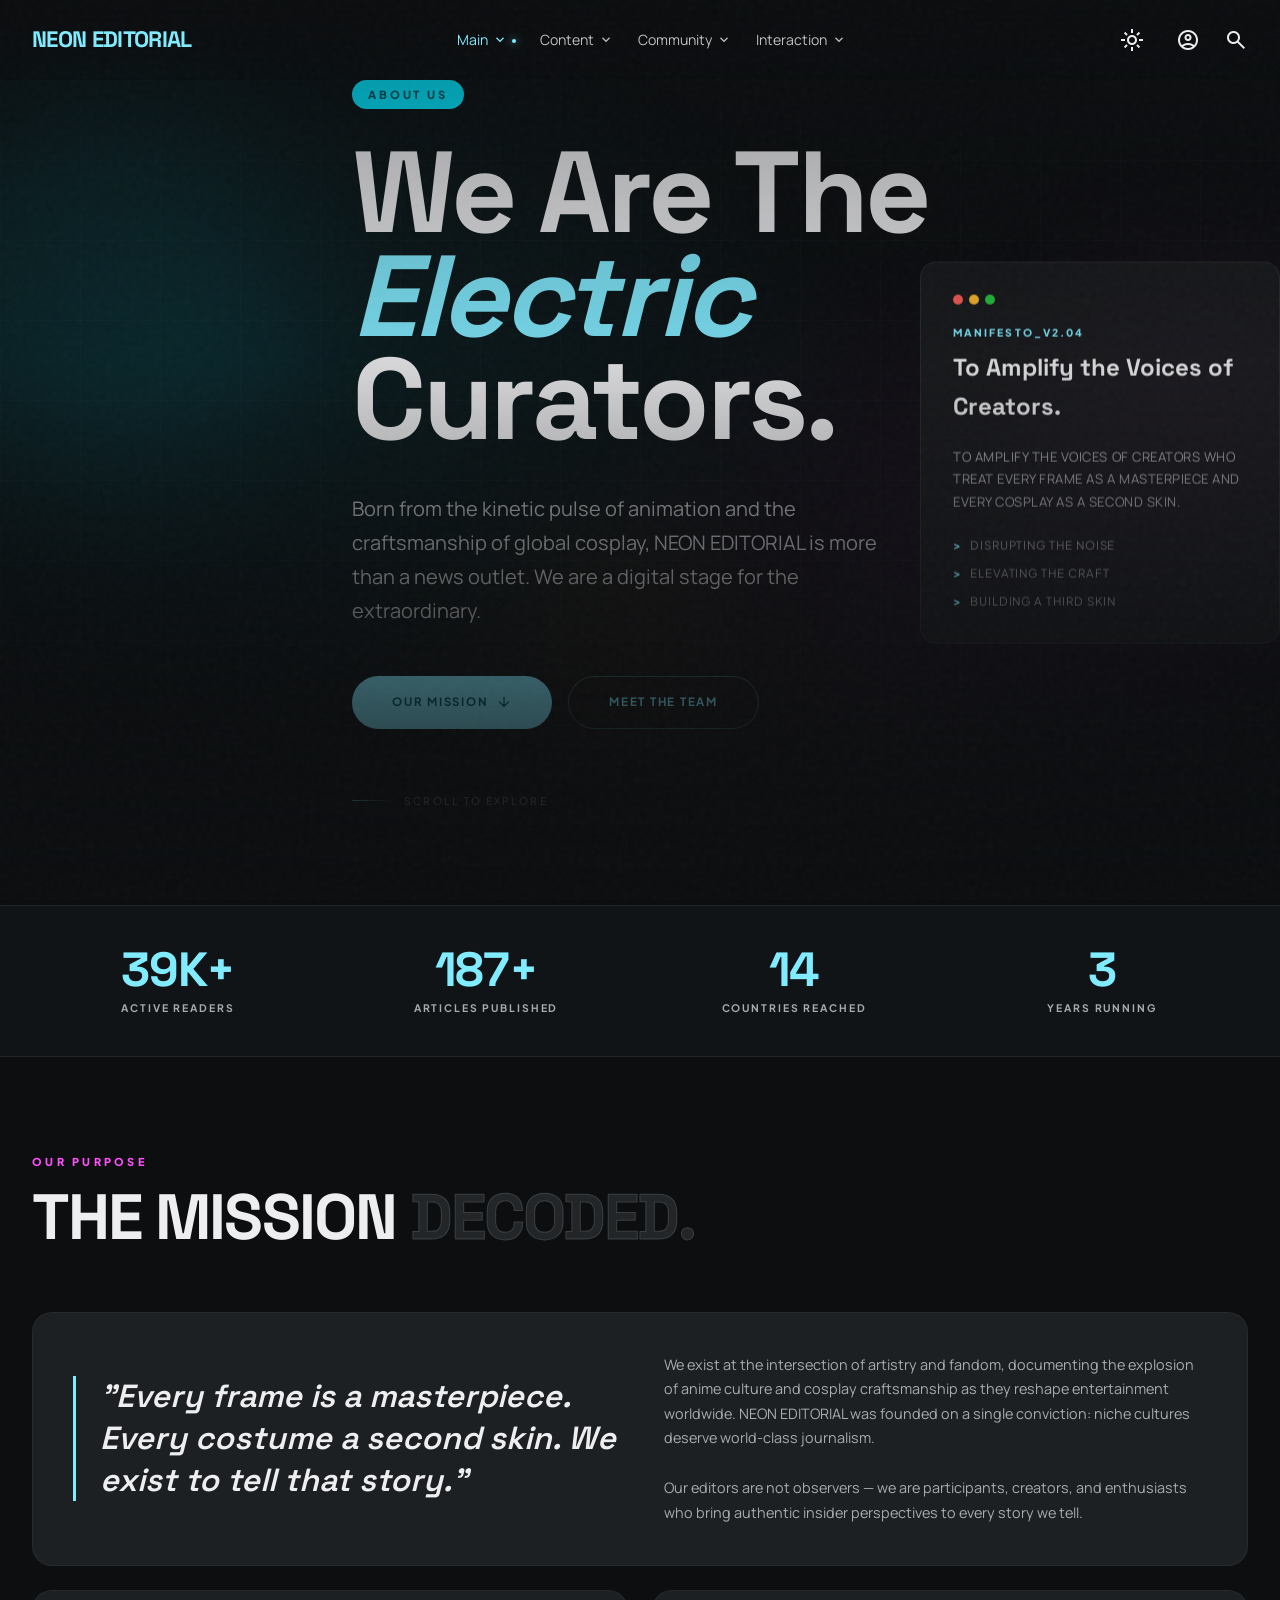
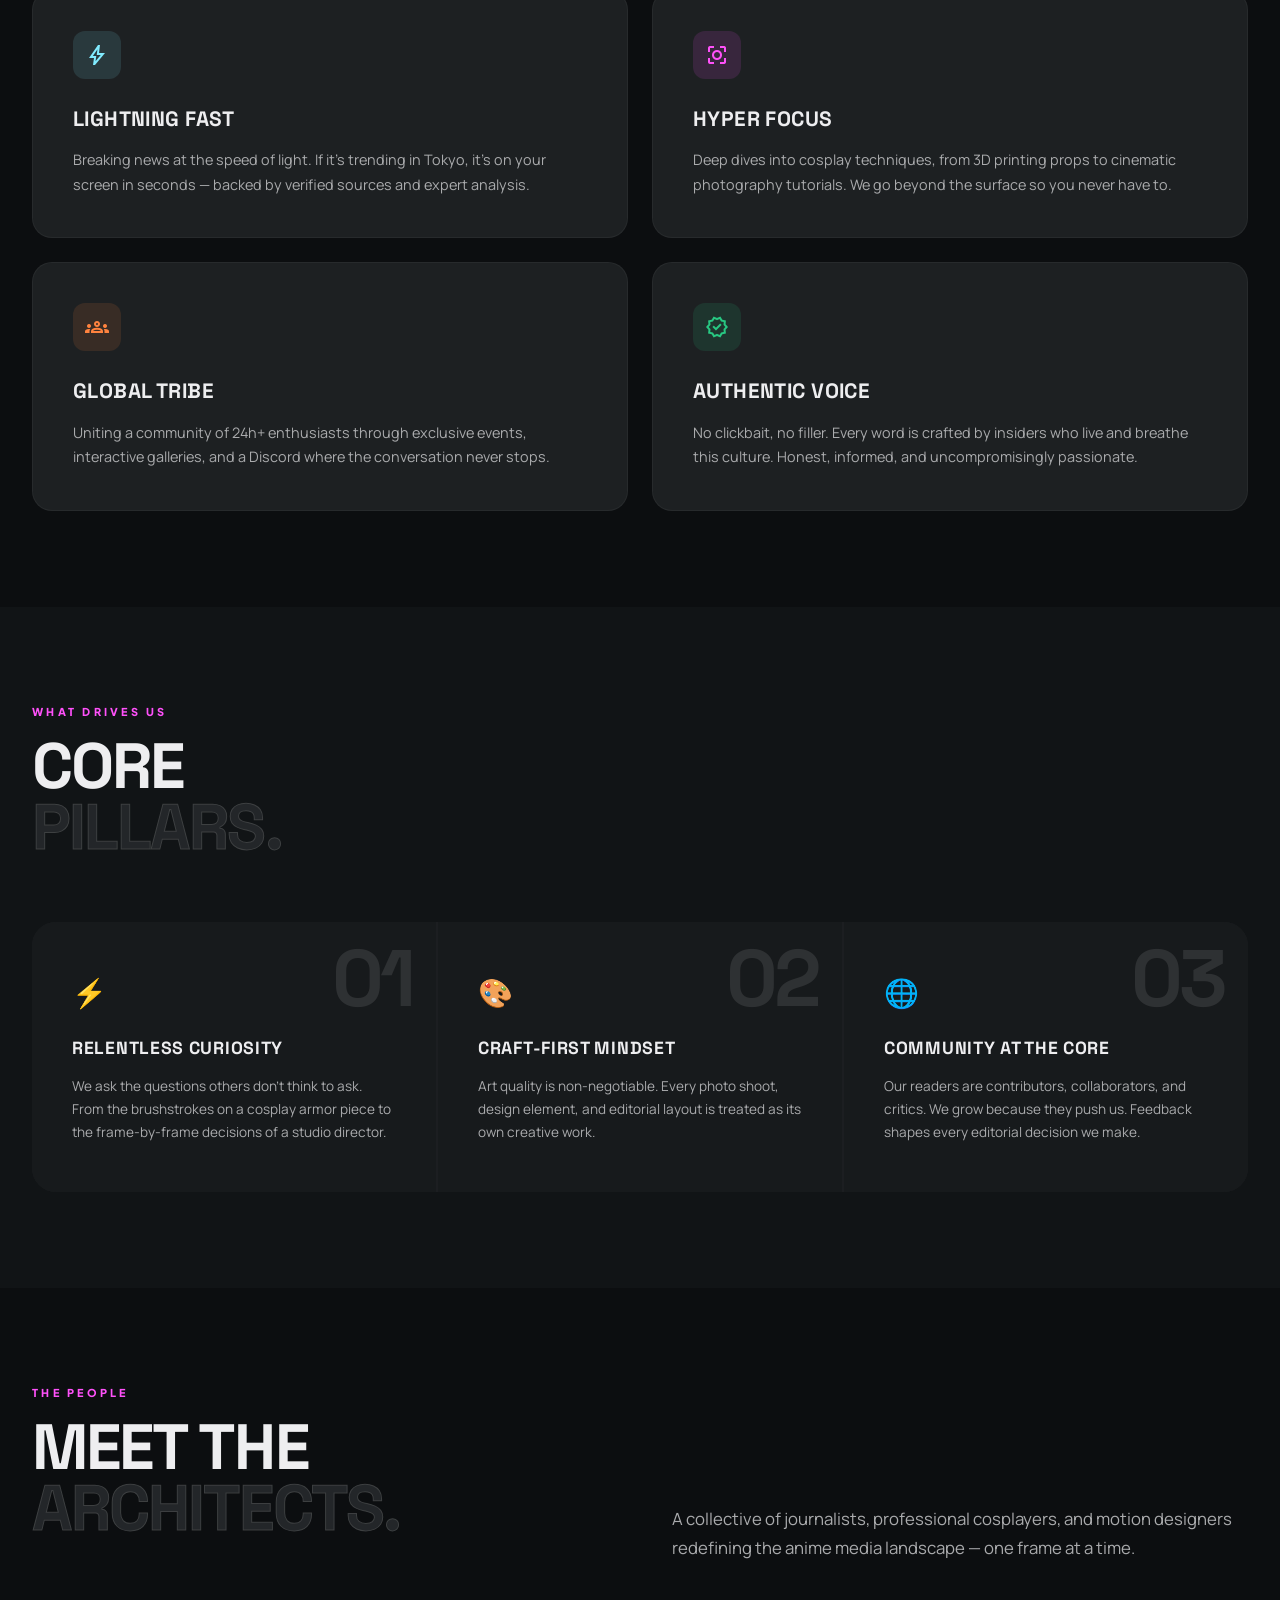
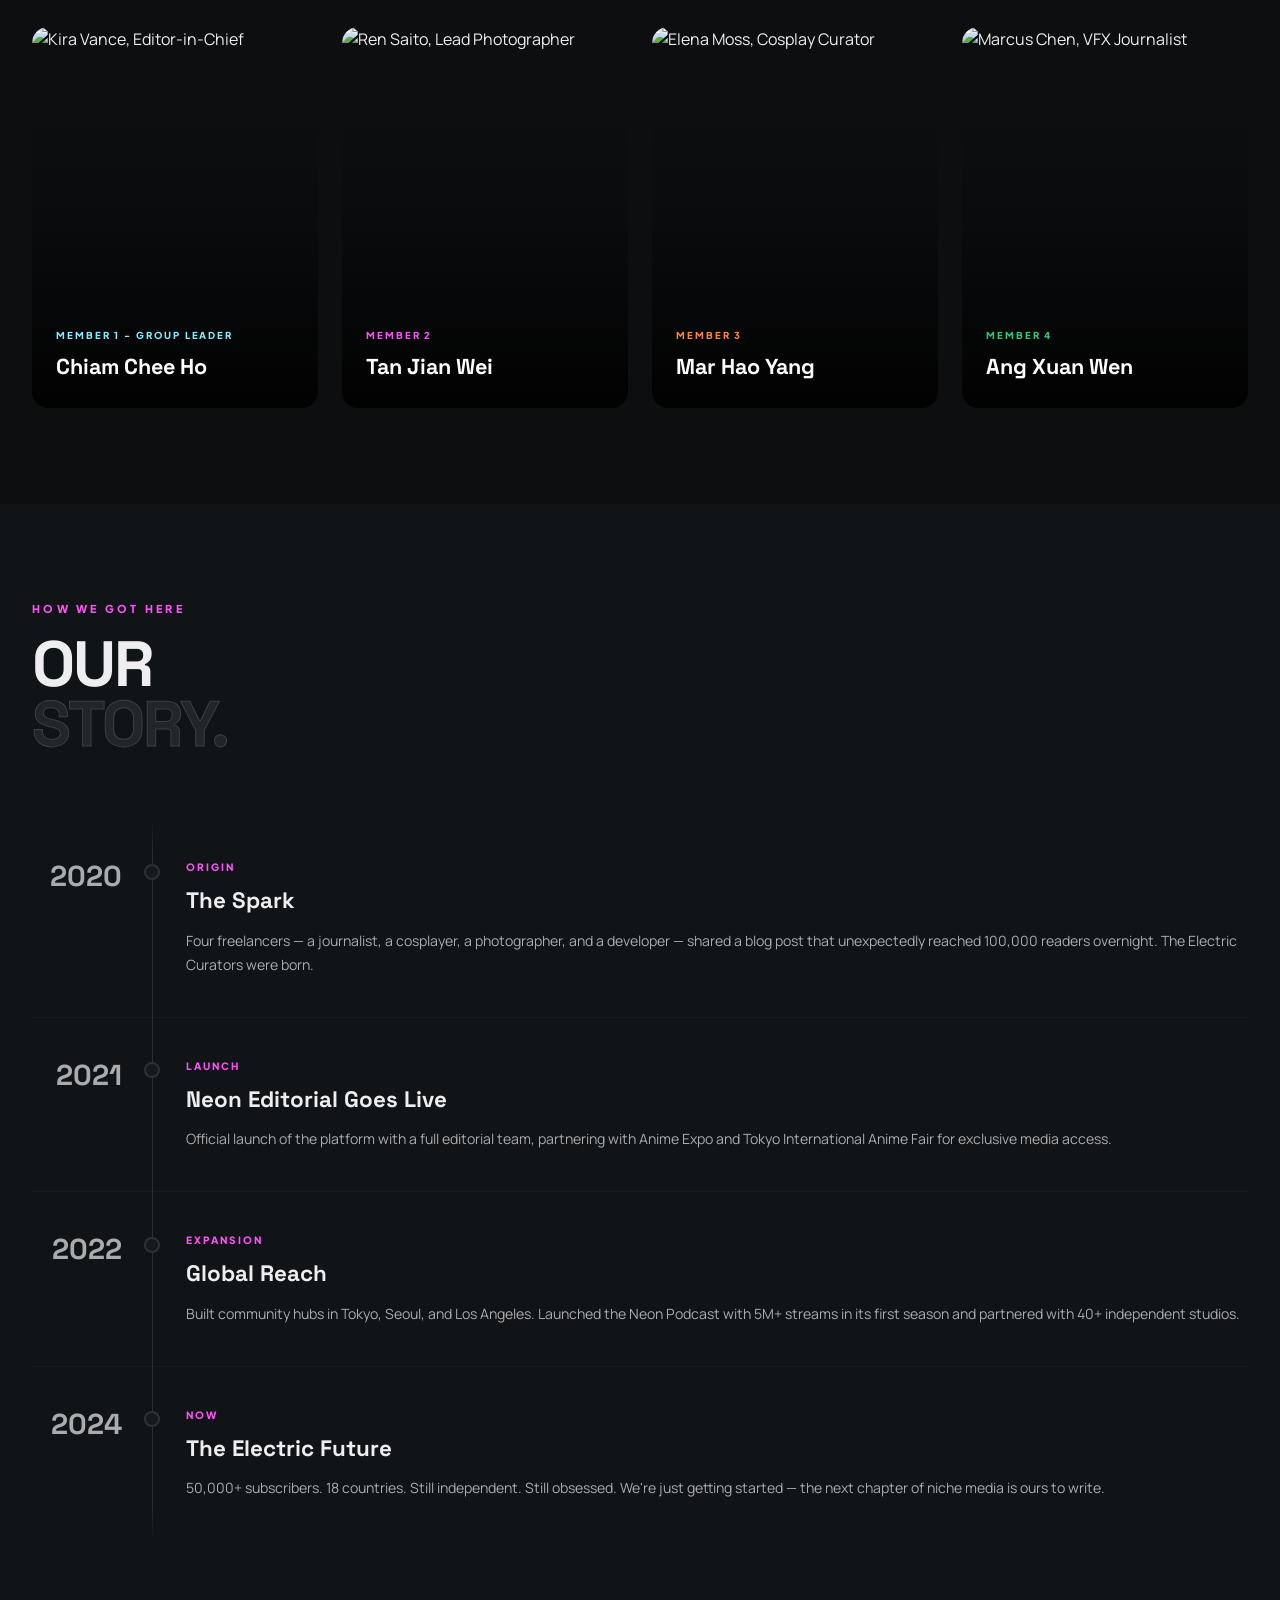
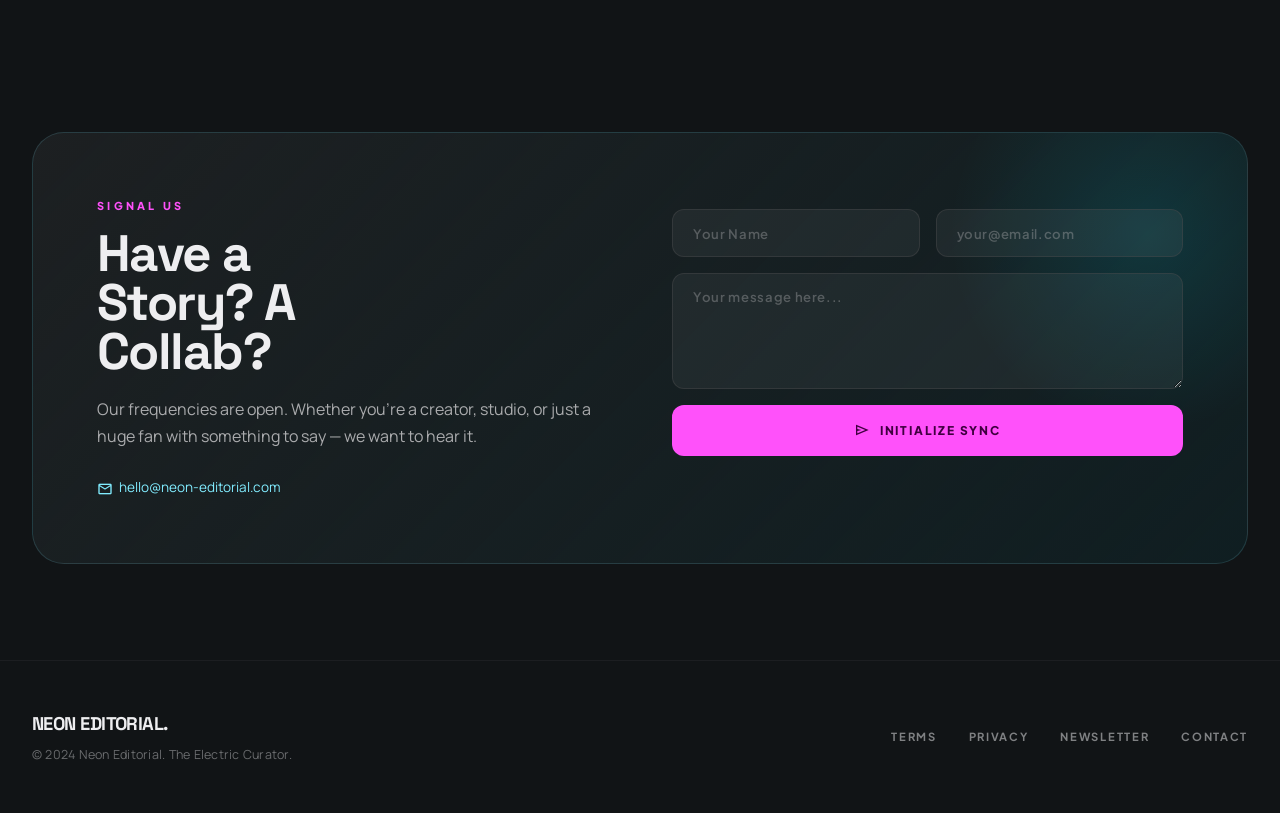
==== about.html @ bb86d71d "Add files via upload" ====
<!DOCTYPE html>
<html lang="en">
<head>
  <meta charset="UTF-8" />
  <meta name="viewport" content="width=device-width, initial-scale=1.0" />
  <meta name="description" content="About Neon Editorial — The Electric Curator. Learn about our mission, our team of architects, and the manifesto driving the next generation of anime & cosplay media." />
  <title>About | Neon Editorial — The Electric Curator</title>

  <!-- Google Fonts -->
  <link rel="preconnect" href="https://fonts.googleapis.com" />
  <link rel="preconnect" href="https://fonts.gstatic.com" crossorigin />
  <link href="https://fonts.googleapis.com/css2?family=Space+Grotesk:wght@300;400;500;600;700&family=Manrope:wght@300;400;500;600;700;800&family=Plus+Jakarta+Sans:wght@400;500;600;700&display=swap" rel="stylesheet" />
  <!-- Material Symbols -->
  <link href="https://fonts.googleapis.com/css2?family=Material+Symbols+Outlined:opsz,wght,FILL,GRAD@24,400,0,0" rel="stylesheet" />

  <style>
    /* =============================================
       CSS CUSTOM PROPERTIES — Design Tokens
    ============================================= */
    :root {
      --color-primary:           #81ecff;
      --color-primary-dim:       #00d4ec;
      --color-primary-container: #00e3fd;
      --color-on-primary:        #005762;

      --color-secondary:         #ff51fa;
      --color-secondary-dim:     #ff51fa;
      --color-secondary-container: #a900a9;
      --color-on-secondary:      #400040;

      --color-tertiary:          #ff833f;
      --color-tertiary-dim:      #ff7520;
      --color-tertiary-fixed:    #ff955e;
      --color-on-tertiary:       #481900;

      --color-surface:                  #0c0e10;
      --color-surface-dim:              #0c0e10;
      --color-surface-bright:           #292c2f;
      --color-surface-container-lowest: #000000;
      --color-surface-container-low:    #111416;
      --color-surface-container:        #171a1c;
      --color-surface-container-high:   #1d2022;
      --color-surface-container-highest:#232629;
      --color-surface-variant:          #232629;

      --color-on-surface:         #eeeef0;
      --color-on-surface-variant: #aaabad;
      --color-on-background:      #eeeef0;
      --color-background:         #0c0e10;

      --color-outline:            #747578;
      --color-outline-variant:    #46484a;

      --font-headline: 'Space Grotesk', sans-serif;
      --font-body:     'Manrope', sans-serif;
      --font-label:    'Plus Jakarta Sans', sans-serif;

      --nav-height: 80px;
    }

    /* Light Mode Overrides */
    :root.light-mode {
      --color-primary:           #00606f;
      --color-primary-dim:       #004e5b;
      --color-primary-container: #81ecff;
      --color-on-primary:        #ffffff;

      --color-secondary:         #c218bb;
      --color-secondary-container: #ffdfef;
      --color-on-secondary:      #ffffff;

      --color-surface:                  #f8fafc;
      --color-surface-dim:              #f1f5f9;
      --color-surface-bright:           #ffffff;
      --color-surface-container-lowest: #ffffff;
      --color-surface-container-low:    #f1f5f9;
      --color-surface-container:        #e2e8f0;
      --color-surface-container-high:   #d1d5db;
      --color-surface-container-highest:#94a3b8;
      --color-surface-variant:          #cbd5e1;

      --color-on-surface:         #0f172a;
      --color-on-surface-variant: #475569;
      --color-on-background:      #0f172a;
      --color-background:         #f8fafc;

      --color-outline:            #94a3b8;
      --color-outline-variant:    #cbd5e1;
    }

    /* Transition for theme switching */
    body {
      transition: background-color 0.35s ease, color 0.35s ease;
    }

    /* =============================================
       RESET & BASE
    ============================================= */
    *, *::before, *::after { box-sizing: border-box; margin: 0; padding: 0; }

    html { scroll-behavior: smooth; }

    body {
      font-family: var(--font-body);
      background-color: var(--color-surface);
      color: var(--color-on-surface);
      line-height: 1.6;
      overflow-x: hidden;
    }

    img { display: block; max-width: 100%; }
    a  { text-decoration: none; color: inherit; }
    button { cursor: pointer; border: none; background: none; font-family: inherit; }

    /* Material symbols sizing */
    .material-symbols-outlined {
      font-variation-settings: 'FILL' 0, 'wght' 400, 'GRAD' 0, 'opsz' 24;
      vertical-align: middle;
      line-height: 1;
    }

    /* =============================================
       UTILITIES
    ============================================= */
    .container {
      max-width: 1400px;
      margin-inline: auto;
      padding-inline: 2rem;
    }

    @media (max-width: 480px) {
      .container { padding-inline: 1.25rem; }
    }

    .visually-hidden {
      position: absolute; width: 1px; height: 1px;
      padding: 0; margin: -1px; overflow: hidden;
      clip: rect(0,0,0,0); white-space: nowrap; border: 0;
    }

    /* =============================================
       NOISE OVERLAY (subtle texture)
    ============================================= */
    body::before {
      content: '';
      position: fixed;
      inset: 0;
      background-image: url("data:image/svg+xml,%3Csvg viewBox='0 0 200 200' xmlns='http://www.w3.org/2000/svg'%3E%3Cfilter id='n'%3E%3CfeTurbulence type='fractalNoise' baseFrequency='0.75' numOctaves='4' stitchTiles='stitch'/%3E%3C/filter%3E%3Crect width='100%25' height='100%25' filter='url(%23n)' opacity='1'/%3E%3C/svg%3E");
      opacity: 0.028;
      pointer-events: none;
      z-index: 9999;
    }

    /* =============================================
       NAVIGATION
    ============================================= */
    .nav {
      position: fixed;
      top: 0; left: 0; right: 0;
      height: var(--nav-height);
      z-index: 1000;
      background: linear-gradient(to bottom, rgba(12,14,16,0.85), rgba(12,14,16,0));
      backdrop-filter: blur(20px);
      -webkit-backdrop-filter: blur(20px);
      border-bottom: 1px solid transparent;
      transition: background 0.3s, border-color 0.3s;
    }
    .nav.scrolled {
      background: rgba(12,14,16,0.97);
      border-color: rgba(70,72,74,0.3);
    }
    .nav__inner {
      display: flex;
      align-items: center;
      justify-content: space-between;
      height: 100%;
      max-width: 1400px;
      margin-inline: auto;
      padding-inline: 2rem;
    }
    .nav__logo {
      font-family: var(--font-headline);
      font-size: 1.4rem;
      font-weight: 700;
      letter-spacing: -0.03em;
      color: var(--color-primary);
    }

    /* Desktop nav groups */
    .nav__groups {
      display: flex;
      align-items: center;
      gap: 1.5rem;
      list-style: none;
    }
    .nav__group { position: relative; }
    .nav__group-btn {
      display: flex;
      align-items: center;
      gap: 4px;
      font-family: var(--font-body);
      font-size: 0.88rem;
      color: rgba(238,238,240,0.8);
      padding: 1rem 0;
      transition: color 0.25s;
    }
    .nav__group-btn:hover,
    .nav__group-btn.active { color: var(--color-primary); }
    .nav__group-btn.active-dot::after {
      content: '';
      display: block;
      width: 4px; height: 4px;
      border-radius: 50%;
      background: var(--color-primary);
      box-shadow: 0 0 8px var(--color-primary);
      margin: 3px auto 0;
    }

    /* Dropdown */
    .nav__dropdown {
      position: absolute;
      top: 100%; left: 0;
      min-width: 180px;
      background: var(--color-surface-container-high);
      border: 1px solid rgba(70,72,74,0.2);
      border-radius: 0.75rem;
      padding: 0.5rem 0;
      box-shadow: 0 20px 40px rgba(0,0,0,0.4);
      backdrop-filter: blur(16px);
      opacity: 0;
      transform: translateY(8px);
      pointer-events: none;
      transition: opacity 0.25s, transform 0.25s;
    }
    .nav__group:hover .nav__dropdown,
    .nav__group:focus-within .nav__dropdown {
      opacity: 1;
      transform: translateY(0);
      pointer-events: auto;
    }
    .nav__dropdown a {
      display: block;
      padding: 0.75rem 1.5rem;
      font-size: 0.85rem;
      color: rgba(238,238,240,0.8);
      transition: color 0.2s, background 0.2s;
    }
    .nav__dropdown a:hover     { color: var(--color-primary); background: rgba(129,236,255,0.06); }
    .nav__dropdown a.dd-active { color: var(--color-primary); background: rgba(129,236,255,0.05); font-weight: 700; }

    .nav__search {
      color: var(--color-on-surface);
      display: flex;
      align-items: center;
      transition: transform 0.2s;
    }
    .nav__search:hover  { transform: scale(1.1); }
    .nav__search:active { transform: scale(0.92); }

    .nav__actions {
      display: flex;
      align-items: center;
      gap: 1rem;
    }

    .nav__btn {
      color: var(--color-on-surface);
      display: flex;
      align-items: center;
      padding: 0.5rem;
      border-radius: 50%;
      transition: background 0.2s, transform 0.2s;
    }
    .nav__btn:hover { background: rgba(129,236,255,0.1); transform: scale(1.1); }
    .nav__btn:active { transform: scale(0.95); }

    /* Welcome Banner */
    #welcome-banner {
      display: none;
      font-family: var(--font-label);
      font-size: 0.75rem;
      font-weight: 700;
      letter-spacing: 0.1em;
      text-transform: uppercase;
      color: var(--color-primary);
      margin-right: 1rem;
    }

    /* Settings Panel */
    .settings-panel {
      position: fixed;
      top: calc(var(--nav-height) + 12px);
      right: 2rem;
      width: 280px;
      background: var(--color-surface-container-high);
      border: 1px solid var(--color-outline-variant);
      border-radius: 1rem;
      padding: 1.5rem;
      box-shadow: 0 20px 40px rgba(0,0,0,0.5);
      z-index: 1100;
      opacity: 0;
      transform: translateY(-20px) scale(0.95);
      pointer-events: none;
      transition: all 0.3s cubic-bezier(0.16, 1, 0.3, 1);
      backdrop-filter: blur(20px);
    }
    .settings-panel.open {
      opacity: 1;
      transform: translateY(0) scale(1);
      pointer-events: auto;
    }
    .settings-panel h3 {
      font-family: var(--font-headline);
      font-size: 1.1rem;
      margin-bottom: 1rem;
      color: var(--color-primary);
    }
    .settings-input {
      width: 100%;
      background: var(--color-surface-container-low);
      border: 1px solid var(--color-outline-variant);
      border-radius: 0.5rem;
      padding: 0.75rem;
      color: var(--color-on-surface);
      font-family: var(--font-body);
      margin-bottom: 1.25rem;
    }
    .settings-save {
      width: 100%;
      background: var(--color-primary);
      color: var(--color-on-primary);
      padding: 0.75rem;
      border-radius: 999px;
      font-weight: 700;
      font-size: 0.7rem;
      text-transform: uppercase;
      letter-spacing: 0.1em;
    }

    /* Hamburger */
    .nav__hamburger {
      display: none;
      flex-direction: column;
      gap: 5px;
      width: 28px;
      cursor: pointer;
      padding: 4px;
    }
    .nav__hamburger span {
      display: block; height: 2px;
      background: var(--color-on-surface);
      border-radius: 2px;
      transition: transform 0.35s, opacity 0.25s, width 0.25s;
    }
    .nav__hamburger.open span:nth-child(1) { transform: translateY(7px) rotate(45deg); }
    .nav__hamburger.open span:nth-child(2) { opacity: 0; width: 0; }
    .nav__hamburger.open span:nth-child(3) { transform: translateY(-7px) rotate(-45deg); }

    /* Mobile drawer */
    .nav__drawer {
      position: fixed;
      top: var(--nav-height); left: 0; right: 0;
      background: rgba(12,14,16,0.97);
      backdrop-filter: blur(24px);
      border-bottom: 1px solid rgba(70,72,74,0.3);
      padding: 1.5rem 2rem 2rem;
      display: flex;
      flex-direction: column;
      gap: 0.25rem;
      transform: translateY(-110%);
      transition: transform 0.4s cubic-bezier(0.16,1,0.3,1);
      z-index: 999;
    }
    .nav__drawer.open { transform: translateY(0); }
    .nav__drawer a {
      font-family: var(--font-label);
      font-size: 0.95rem;
      font-weight: 600;
      letter-spacing: 0.05em;
      text-transform: uppercase;
      color: rgba(238,238,240,0.75);
      padding: 0.65rem 0;
      border-bottom: 1px solid rgba(70,72,74,0.2);
      transition: color 0.2s;
    }
    .nav__drawer a:last-child { border-bottom: none; }
    .nav__drawer a:hover { color: var(--color-primary); }

    @media (max-width: 768px) {
      .nav__groups    { display: none; }
      .nav__hamburger { display: flex; }
    }

    /* =============================================
       HERO — ABOUT
    ============================================= */
    .hero {
      position: relative;
      min-height: 100vh;
      display: flex;
      flex-direction: column;
      justify-content: flex-end;
      padding-top: var(--nav-height);
      overflow: hidden;
    }

    .hero__bg {
      position: absolute;
      inset: 0;
      background:
        radial-gradient(ellipse 70% 60% at 20% 40%, rgba(0,229,255,0.07) 0%, transparent 70%),
        radial-gradient(ellipse 50% 50% at 80% 60%, rgba(255,81,250,0.06) 0%, transparent 70%),
        radial-gradient(ellipse 60% 80% at 50% 100%, rgba(255,131,63,0.04) 0%, transparent 60%);
      z-index: 2;
    }

    /* New Hero Image */
    .hero__image {
      position: absolute;
      inset: 0;
      background-image: url('image/index/14.webp');
      background-size: cover;
      background-position: center 20%;
      opacity: 0.45;
      filter: saturate(1.2) contrast(1.1);
      z-index: 1;
      transform: scale(1.1);
      animation: heroZoom 20s ease-out forwards;
    }
    
    @keyframes heroZoom {
      to { transform: scale(1); }
    }

    .hero__mask {
      position: absolute;
      inset: 0;
      background: linear-gradient(to bottom, 
        rgba(12, 14, 16, 0.4) 0%,
        rgba(12, 14, 16, 0.1) 40%,
        rgba(12, 14, 16, 0.8) 85%,
        var(--color-surface) 100%
      );
      z-index: 3;
    }

    /* Animated grid lines */
    .hero__grid {
      position: absolute;
      inset: 0;
      background-image:
        linear-gradient(rgba(129,236,255,0.04) 1px, transparent 1px),
        linear-gradient(90deg, rgba(129,236,255,0.04) 1px, transparent 1px);
      background-size: 80px 80px;
      animation: gridShift 20s linear infinite;
      mask-image: linear-gradient(to bottom, transparent, rgba(0,0,0,0.6) 20%, rgba(0,0,0,0.6) 80%, transparent);
    }

    @keyframes gridShift {
      0%   { transform: translateY(0); }
      100% { transform: translateY(80px); }
    }

    /* Floating orbs */
    .hero__orb {
      position: absolute;
      border-radius: 50%;
      filter: blur(80px);
      animation: orbFloat 8s ease-in-out infinite alternate;
      pointer-events: none;
    }
    .hero__orb--1 {
      width: 400px; height: 400px;
      background: rgba(0,229,255,0.08);
      top: 10%; left: -100px;
      animation-delay: 0s;
    }
    .hero__orb--2 {
      width: 300px; height: 300px;
      background: rgba(255,81,250,0.07);
      top: 30%; right: -80px;
      animation-delay: -3s;
    }
    .hero__orb--3 {
      width: 200px; height: 200px;
      background: rgba(255,131,63,0.06);
      bottom: 20%; left: 40%;
      animation-delay: -5s;
    }

    @keyframes orbFloat {
      0%   { transform: translate(0, 0) scale(1); }
      100% { transform: translate(20px, -30px) scale(1.1); }
    }

    .hero__content {
      position: relative;
      z-index: 2;
      padding-bottom: 6rem;
    }

    .hero__eyebrow {
      display: inline-flex;
      align-items: center;
      gap: 0.5rem;
      font-family: var(--font-label);
      font-size: 0.7rem;
      font-weight: 800;
      letter-spacing: 0.25em;
      text-transform: uppercase;
      color: var(--color-on-primary);
      background: var(--color-primary-container);
      padding: 0.35rem 1rem;
      border-radius: 999px;
      margin-bottom: 2rem;
    }

    .hero__title {
      font-family: var(--font-headline);
      font-size: clamp(3rem, 9vw, 7.5rem);
      font-weight: 700;
      letter-spacing: -0.03em;
      line-height: 0.9;
      color: var(--color-on-background);
      margin-bottom: 2.5rem;
    }

    .hero__title .accent {
      color: var(--color-primary);
      font-style: italic;
      display: block;
    }

    .hero__sub {
      font-size: clamp(1rem, 2vw, 1.25rem);
      color: var(--color-on-surface-variant);
      max-width: 560px;
      line-height: 1.7;
      margin-bottom: 3rem;
    }

    .hero__cta {
      display: flex;
      flex-wrap: wrap;
      gap: 1rem;
    }

    .btn {
      display: inline-flex;
      align-items: center;
      gap: 0.5rem;
      font-family: var(--font-label);
      font-weight: 700;
      font-size: 0.72rem;
      letter-spacing: 0.15em;
      text-transform: uppercase;
      padding: 1rem 2.5rem;
      border-radius: 999px;
      transition: transform 0.2s, box-shadow 0.2s, opacity 0.2s;
    }
    .btn:active { transform: scale(0.95); }

    .btn--primary {
      background: var(--color-primary);
      color: var(--color-on-primary);
    }
    .btn--primary:hover {
      box-shadow: 0 0 30px rgba(129,236,255,0.35);
      opacity: 0.9;
    }

    .btn--outline {
      border: 1px solid rgba(129,236,255,0.3);
      color: var(--color-primary);
    }
    .btn--outline:hover {
      background: rgba(129,236,255,0.07);
      border-color: rgba(129,236,255,0.6);
    }

    /* Scroll indicator */
    .hero__scroll {
      display: flex;
      align-items: center;
      gap: 0.75rem;
      margin-top: 4rem;
      font-family: var(--font-label);
      font-size: 0.65rem;
      letter-spacing: 0.2em;
      text-transform: uppercase;
      color: var(--color-on-surface-variant);
      animation: fadeUp 1s 1.5s both;
    }
    .hero__scroll-line {
      width: 40px; height: 1px;
      background: linear-gradient(to right, var(--color-primary), transparent);
    }

    @keyframes fadeUp {
      from { opacity: 0; transform: translateY(16px); }
      to   { opacity: 1; transform: translateY(0); }
    }

    /* Manifesto card */
    .hero__manifesto {
      position: absolute;
      right: 0;
      top: 50%;
      transform: translateY(-50%);
      width: min(360px, 90vw);
      background: rgba(29,32,34,0.7);
      border: 1px solid rgba(70,72,74,0.4);
      border-radius: 1rem;
      padding: 2rem;
      backdrop-filter: blur(16px);
      -webkit-backdrop-filter: blur(16px);
      z-index: 2;
    }

    .manifesto__tag {
      font-family: var(--font-label);
      font-size: 0.65rem;
      font-weight: 800;
      letter-spacing: 0.2em;
      text-transform: uppercase;
      color: var(--color-primary);
      margin-bottom: 0.5rem;
    }

    .manifesto__title {
      font-family: var(--font-headline);
      font-size: 1.5rem;
      font-weight: 700;
      color: var(--color-on-surface);
      margin-bottom: 1.25rem;
    }

    .manifesto__dots {
      display: flex;
      gap: 6px;
      margin-bottom: 1.25rem;
    }
    .manifesto__dots span {
      width: 10px; height: 10px;
      border-radius: 50%;
    }
    .manifesto__dots span:nth-child(1) { background: #ff5f57; }
    .manifesto__dots span:nth-child(2) { background: #febc2e; }
    .manifesto__dots span:nth-child(3) { background: #28c840; }

    .manifesto__body {
      font-size: 0.82rem;
      color: var(--color-on-surface-variant);
      line-height: 1.7;
      margin-bottom: 1.5rem;
      text-transform: uppercase;
      letter-spacing: 0.04em;
    }

    .manifesto__items {
      list-style: none;
      display: flex;
      flex-direction: column;
      gap: 0.6rem;
    }
    .manifesto__items li {
      display: flex;
      align-items: center;
      gap: 0.5rem;
      font-family: var(--font-label);
      font-size: 0.72rem;
      color: rgba(238,238,240,0.55);
      text-transform: uppercase;
      letter-spacing: 0.08em;
    }
    .manifesto__items li::before {
      content: '>';
      color: var(--color-primary);
      font-weight: 700;
    }

    @media (max-width: 960px) {
      .hero__manifesto { display: none; }
    }

    /* =============================================
       STATS BAR
    ============================================= */
    .stats {
      background: var(--color-surface-container-low);
      border-top: 1px solid rgba(70,72,74,0.3);
      border-bottom: 1px solid rgba(70,72,74,0.3);
      padding: 2.5rem 0;
    }

    .stats__inner {
      display: grid;
      grid-template-columns: repeat(4, 1fr);
      gap: 1rem;
      text-align: center;
    }

    .stat__number {
      font-family: var(--font-headline);
      font-size: clamp(1.8rem, 4vw, 3rem);
      font-weight: 700;
      color: var(--color-primary);
      letter-spacing: -0.03em;
      line-height: 1;
      margin-bottom: 0.35rem;
    }

    .stat__label {
      font-family: var(--font-label);
      font-size: 0.65rem;
      font-weight: 700;
      letter-spacing: 0.18em;
      text-transform: uppercase;
      color: var(--color-on-surface-variant);
    }

    .stats__divider {
      width: 1px;
      background: rgba(70,72,74,0.4);
      align-self: stretch;
      display: block;
    }

    @media (max-width: 640px) {
      .stats__inner {
        grid-template-columns: repeat(2, 1fr);
        gap: 2rem 1rem;
      }
      .stats__divider { display: none; }
    }

    /* =============================================
       SECTION SHARED
    ============================================= */
    .section { padding: 6rem 0; }
    .section--alt { background: var(--color-surface-container-low); }

    .section__eyebrow {
      font-family: var(--font-label);
      font-size: 0.68rem;
      font-weight: 800;
      letter-spacing: 0.3em;
      text-transform: uppercase;
      color: var(--color-secondary);
      margin-bottom: 1rem;
      display: block;
    }

    .section__title {
      font-family: var(--font-headline);
      font-size: clamp(2.2rem, 5vw, 4.5rem);
      font-weight: 700;
      letter-spacing: -0.03em;
      line-height: 0.95;
      color: var(--color-on-background);
      margin-bottom: 1.5rem;
    }

    .section__title .dim {
      color: var(--color-surface-container-highest);
      -webkit-text-stroke: 1px rgba(70,72,74,0.8);
    }

    .section__desc {
      font-size: 1.05rem;
      color: var(--color-on-surface-variant);
      line-height: 1.75;
      max-width: 560px;
    }

    /* =============================================
       MISSION — FEATURE BLOCKS
    ============================================= */
    .mission__grid {
      display: grid;
      grid-template-columns: 1fr 1fr;
      gap: 1.5rem;
      margin-top: 4rem;
    }

    @media (max-width: 768px) {
      .mission__grid { grid-template-columns: 1fr; }
    }

    .mission__card {
      background: var(--color-surface-container-high);
      border: 1px solid rgba(70,72,74,0.25);
      border-radius: 1.25rem;
      padding: 2.5rem;
      position: relative;
      overflow: hidden;
      transition: border-color 0.3s, transform 0.3s;
    }
    .mission__card:hover {
      border-color: rgba(129,236,255,0.3);
      transform: translateY(-4px);
    }

    .mission__card::before {
      content: '';
      position: absolute;
      top: 0; left: 0; right: 0;
      height: 2px;
      background: linear-gradient(to right, transparent, var(--color-primary), transparent);
      opacity: 0;
      transition: opacity 0.3s;
    }
    .mission__card:hover::before { opacity: 1; }

    .mission__card--wide {
      grid-column: 1 / -1;
    }

    .mission__icon {
      width: 48px; height: 48px;
      border-radius: 12px;
      display: flex;
      align-items: center;
      justify-content: center;
      margin-bottom: 1.5rem;
      font-size: 1.5rem;
    }
    .mission__icon--cyan   { background: rgba(129,236,255,0.12); color: var(--color-primary); }
    .mission__icon--pink   { background: rgba(255,81,250,0.12);  color: var(--color-secondary); }
    .mission__icon--orange { background: rgba(255,131,63,0.12);  color: var(--color-tertiary); }
    .mission__icon--green  { background: rgba(40,200,130,0.12);  color: #28c882; }

    .mission__card-title {
      font-family: var(--font-headline);
      font-size: 1.3rem;
      font-weight: 700;
      color: var(--color-on-surface);
      margin-bottom: 0.75rem;
      text-transform: uppercase;
      letter-spacing: 0.02em;
    }

    .mission__card-desc {
      font-size: 0.9rem;
      color: var(--color-on-surface-variant);
      line-height: 1.7;
    }

    /* Wide card layout */
    .mission__card--wide .mission__card-inner {
      display: grid;
      grid-template-columns: 1fr 1fr;
      gap: 3rem;
      align-items: center;
    }

    @media (max-width: 640px) {
      .mission__card--wide .mission__card-inner {
        grid-template-columns: 1fr;
        gap: 1.5rem;
      }
    }

    .mission__quote {
      font-family: var(--font-headline);
      font-size: clamp(1.3rem, 3vw, 2rem);
      font-weight: 600;
      color: var(--color-on-surface);
      line-height: 1.3;
      font-style: italic;
      position: relative;
      padding-left: 1.5rem;
      border-left: 3px solid var(--color-primary);
    }

    /* =============================================
       TEAM
    ============================================= */
    .team__header {
      display: grid;
      grid-template-columns: 1fr 1fr;
      gap: 4rem;
      align-items: end;
      margin-bottom: 4rem;
    }

    @media (max-width: 768px) {
      .team__header { grid-template-columns: 1fr; gap: 1.5rem; }
    }

    .team__grid {
      display: grid;
      grid-template-columns: repeat(4, 1fr);
      gap: 1.5rem;
    }

    @media (max-width: 1024px) {
      .team__grid { grid-template-columns: repeat(2, 1fr); }
    }

    @media (max-width: 480px) {
      .team__grid { grid-template-columns: 1fr 1fr; gap: 1rem; }
    }

    .team__card {
      position: relative;
      border-radius: 1rem;
      overflow: hidden;
      aspect-ratio: 3/4;
      cursor: default;
    }

    .team__card-img {
      width: 100%;
      height: 100%;
      object-fit: cover;
      transition: transform 0.7s cubic-bezier(0.25,0.46,0.45,0.94);
    }
    .team__card:hover .team__card-img { transform: scale(1.08); }

    .team__card-overlay {
      position: absolute;
      inset: 0;
      background: linear-gradient(to top, rgba(0,0,0,0.9) 0%, rgba(0,0,0,0.2) 50%, transparent 80%);
      display: flex;
      flex-direction: column;
      justify-content: flex-end;
      padding: 1.5rem;
    }

    .team__card-role {
      font-family: var(--font-label);
      font-size: 0.6rem;
      font-weight: 800;
      letter-spacing: 0.2em;
      text-transform: uppercase;
      margin-bottom: 0.4rem;
      transition: color 0.3s;
    }
    .team__card:nth-child(1) .team__card-role { color: var(--color-primary); }
    .team__card:nth-child(2) .team__card-role { color: var(--color-secondary); }
    .team__card:nth-child(3) .team__card-role { color: var(--color-tertiary); }
    .team__card:nth-child(4) .team__card-role { color: #28c882; }

    .team__card-name {
      font-family: var(--font-headline);
      font-size: clamp(1rem, 2vw, 1.35rem);
      font-weight: 700;
      color: #fff;
    }

    /* Glow border on hover */
    .team__card::after {
      content: '';
      position: absolute;
      inset: 0;
      border-radius: 1rem;
      border: 1px solid transparent;
      transition: border-color 0.3s;
      pointer-events: none;
    }
    .team__card:nth-child(1):hover::after { border-color: rgba(129,236,255,0.5); }
    .team__card:nth-child(2):hover::after { border-color: rgba(255,81,250,0.5); }
    .team__card:nth-child(3):hover::after { border-color: rgba(255,131,63,0.5); }
    .team__card:nth-child(4):hover::after { border-color: rgba(40,200,130,0.5); }

    /* =============================================
       VALUES / PILLARS
    ============================================= */
    .pillars__list {
      display: grid;
      grid-template-columns: repeat(3, 1fr);
      gap: 2px;
      margin-top: 4rem;
      background: rgba(70,72,74,0.2);
      border-radius: 1.5rem;
      overflow: hidden;
    }

    @media (max-width: 768px) {
      .pillars__list { grid-template-columns: 1fr; }
    }

    .pillar {
      background: var(--color-surface-container);
      padding: 3rem 2.5rem;
      position: relative;
      overflow: hidden;
      transition: background 0.3s;
    }
    .pillar:hover { background: var(--color-surface-container-high); }

    .pillar__number {
      font-family: var(--font-headline);
      font-size: 5rem;
      font-weight: 700;
      line-height: 1;
      letter-spacing: -0.05em;
      color: rgba(70,72,74,0.5);
      position: absolute;
      top: 1rem; right: 1.5rem;
      transition: color 0.3s;
    }
    .pillar:hover .pillar__number { color: rgba(129,236,255,0.15); }

    .pillar__icon {
      font-size: 1.75rem;
      margin-bottom: 1.25rem;
      display: block;
    }

    .pillar__title {
      font-family: var(--font-headline);
      font-size: 1.1rem;
      font-weight: 700;
      text-transform: uppercase;
      letter-spacing: 0.04em;
      color: var(--color-on-surface);
      margin-bottom: 0.75rem;
    }

    .pillar__desc {
      font-size: 0.85rem;
      color: var(--color-on-surface-variant);
      line-height: 1.7;
    }

    /* =============================================
       TIMELINE
    ============================================= */
    .timeline {
      position: relative;
      display: flex;
      flex-direction: column;
      gap: 0;
      margin-top: 4rem;
    }

    .timeline::before {
      content: '';
      position: absolute;
      left: 120px;
      top: 0; bottom: 0;
      width: 1px;
      background: linear-gradient(
        to bottom,
        transparent,
        rgba(70,72,74,0.5) 5%,
        rgba(70,72,74,0.5) 95%,
        transparent
      );
    }

    .timeline__item {
      display: flex;
      gap: 3rem;
      padding: 2.5rem 0;
      position: relative;
    }
    .timeline__item + .timeline__item {
      border-top: 1px solid rgba(70,72,74,0.15);
    }

    .timeline__year {
      font-family: var(--font-headline);
      font-size: 1.8rem;
      font-weight: 700;
      color: var(--color-on-surface-variant);
      min-width: 90px;
      text-align: right;
      transition: color 0.3s;
      line-height: 1.2;
    }
    .timeline__item:hover .timeline__year { color: var(--color-primary); }

    /* dot */
    .timeline__dot {
      position: absolute;
      left: 112px;
      top: 2.8rem;
      width: 16px; height: 16px;
      border-radius: 50%;
      background: var(--color-surface-container);
      border: 2px solid rgba(70,72,74,0.5);
      transition: background 0.3s, border-color 0.3s, box-shadow 0.3s;
      z-index: 1;
    }
    .timeline__item:hover .timeline__dot {
      background: var(--color-primary);
      border-color: var(--color-primary);
      box-shadow: 0 0 12px rgba(129,236,255,0.6);
    }

    .timeline__body { padding-left: 1rem; }

    .timeline__label {
      font-family: var(--font-label);
      font-size: 0.63rem;
      font-weight: 800;
      letter-spacing: 0.2em;
      text-transform: uppercase;
      color: var(--color-secondary);
      margin-bottom: 0.5rem;
      display: block;
    }

    .timeline__title {
      font-family: var(--font-headline);
      font-size: 1.4rem;
      font-weight: 700;
      color: var(--color-on-surface);
      margin-bottom: 0.6rem;
    }

    .timeline__desc {
      font-size: 0.88rem;
      color: var(--color-on-surface-variant);
      line-height: 1.7;
    }

    @media (max-width: 640px) {
      .timeline::before { left: 40px; }
      .timeline__dot    { left: 32px; }
      .timeline__item   { gap: 1.5rem; }
      .timeline__year   { min-width: 0; font-size: 1.1rem; }
    }

    /* =============================================
       CONTACT CTA
    ============================================= */
    .cta {
      background: var(--color-surface-container-low);
      padding: 6rem 0;
    }

    .cta__inner {
      background: linear-gradient(135deg,
        var(--color-surface-container-high) 0%,
        rgba(0,229,255,0.05) 100%);
      border: 1px solid rgba(129,236,255,0.15);
      border-radius: 2rem;
      padding: 4rem;
      position: relative;
      overflow: hidden;
      display: grid;
      grid-template-columns: 1fr 1fr;
      gap: 4rem;
      align-items: center;
    }

    @media (max-width: 768px) {
      .cta__inner {
        grid-template-columns: 1fr;
        gap: 2.5rem;
        padding: 2.5rem 2rem;
      }
    }

    .cta__glow {
      position: absolute;
      width: 400px; height: 400px;
      border-radius: 50%;
      background: radial-gradient(circle, rgba(0,229,255,0.12), transparent 70%);
      top: -100px; right: -100px;
      pointer-events: none;
    }

    .cta__title {
      font-family: var(--font-headline);
      font-size: clamp(2rem, 4vw, 3.5rem);
      font-weight: 700;
      letter-spacing: -0.03em;
      line-height: 0.95;
      color: var(--color-on-background);
      margin-bottom: 1.25rem;
    }

    .cta__desc {
      font-size: 1rem;
      color: var(--color-on-surface-variant);
      line-height: 1.7;
    }

    .cta__form {
      display: flex;
      flex-direction: column;
      gap: 1rem;
      position: relative;
      z-index: 1;
    }

    .cta__form-row {
      display: grid;
      grid-template-columns: 1fr 1fr;
      gap: 1rem;
    }

    @media (max-width: 500px) {
      .cta__form-row { grid-template-columns: 1fr; }
    }

    .input {
      width: 100%;
      background: rgba(255,255,255,0.05);
      border: 1px solid rgba(70,72,74,0.5);
      border-radius: 0.75rem;
      padding: 0.9rem 1.25rem;
      font-family: var(--font-label);
      font-size: 0.82rem;
      font-weight: 600;
      letter-spacing: 0.05em;
      color: var(--color-on-surface);
      outline: none;
      transition: border-color 0.25s, box-shadow 0.25s;
    }
    .input::placeholder { color: rgba(170,171,173,0.4); }
    .input:focus {
      border-color: rgba(129,236,255,0.5);
      box-shadow: 0 0 0 3px rgba(129,236,255,0.08);
    }

    textarea.input { resize: vertical; min-height: 110px; }

    .cta__submit {
      display: flex;
      align-items: center;
      justify-content: center;
      gap: 0.6rem;
      width: 100%;
      background: var(--color-secondary);
      color: var(--color-on-secondary);
      font-family: var(--font-label);
      font-size: 0.75rem;
      font-weight: 800;
      letter-spacing: 0.15em;
      text-transform: uppercase;
      padding: 1.1rem 2rem;
      border-radius: 0.75rem;
      transition: opacity 0.2s, transform 0.2s, box-shadow 0.2s;
    }
    .cta__submit:hover {
      opacity: 0.9;
      box-shadow: 0 0 30px rgba(255,81,250,0.35);
    }
    .cta__submit:active { transform: scale(0.98); }

    /* =============================================
       FOOTER
    ============================================= */
    .footer {
      background: var(--color-surface-container-low);
      border-top: 1px solid rgba(70,72,74,0.2);
      padding: 3rem 0;
    }

    .footer__inner {
      display: grid;
      grid-template-columns: 1fr auto;
      align-items: center;
      gap: 2rem;
    }

    @media (max-width: 640px) {
      .footer__inner { grid-template-columns: 1fr; text-align: center; }
    }

    .footer__logo {
      font-family: var(--font-headline);
      font-size: 1.15rem;
      font-weight: 700;
      color: var(--color-on-surface);
      letter-spacing: -0.03em;
      margin-bottom: 0.4rem;
    }

    .footer__copy {
      font-size: 0.78rem;
      color: rgba(238,238,240,0.4);
      letter-spacing: 0.02em;
    }

    .footer__links {
      display: flex;
      flex-wrap: wrap;
      gap: 2rem;
      justify-content: flex-end;
    }

    @media (max-width: 640px) {
      .footer__links { justify-content: center; }
    }

    .footer__links a {
      font-family: var(--font-label);
      font-size: 0.7rem;
      font-weight: 700;
      letter-spacing: 0.15em;
      text-transform: uppercase;
      color: rgba(238,238,240,0.5);
      transition: color 0.25s;
    }
    .footer__links a:hover { color: var(--color-secondary); }

    /* =============================================
       SCROLL ANIMATIONS
    ============================================= */
    [data-reveal] {
      opacity: 0;
      transform: translateY(32px);
      transition: opacity 0.7s cubic-bezier(0.16,1,0.3,1),
                  transform 0.7s cubic-bezier(0.16,1,0.3,1);
    }
    [data-reveal].visible {
      opacity: 1;
      transform: translateY(0);
    }
    [data-reveal-delay="1"] { transition-delay: 0.1s; }
    [data-reveal-delay="2"] { transition-delay: 0.2s; }
    [data-reveal-delay="3"] { transition-delay: 0.3s; }
    [data-reveal-delay="4"] { transition-delay: 0.4s; }

    /* =============================================
       COUNT-UP ANIMATION
    ============================================= */
    .count-up { display: inline; }

  </style>
</head>
<body>

  <!-- =============================================
       NAVIGATION
  ============================================= -->
  <nav class="nav" id="main-nav" aria-label="Main navigation">
    <div class="nav__inner">
      <a href="index.html" class="nav__logo">NEON EDITORIAL</a>

      <ul class="nav__groups" role="list">
        <!-- Main -->
        <li class="nav__group">
          <button class="nav__group-btn active-dot" style="color:var(--color-primary)">
            Main <span class="material-symbols-outlined" style="font-size:1rem">expand_more</span>
          </button>
          <div class="nav__dropdown">
            <a href="index.html">Home</a>
            <a href="about.html" class="dd-active">About</a>
          </div>
        </li>
        <!-- Content -->
        <li class="nav__group">
          <button class="nav__group-btn">
            Content <span class="material-symbols-outlined" style="font-size:1rem">expand_more</span>
          </button>
          <div class="nav__dropdown">
            <a href="#">News</a>
            <a href="#">Events</a>
          </div>
        </li>
        <!-- Community -->
        <li class="nav__group">
          <button class="nav__group-btn">
            Community <span class="material-symbols-outlined" style="font-size:1rem">expand_more</span>
          </button>
          <div class="nav__dropdown" style="min-width:210px">
            <a href="#">Cosplay Gallery</a>
            <a href="#">Spotlight</a>
          </div>
        </li>
        <!-- Interaction -->
        <li class="nav__group">
          <button class="nav__group-btn">
            Interaction <span class="material-symbols-outlined" style="font-size:1rem">expand_more</span>
          </button>
          <div class="nav__dropdown">
            <a href="#">Reviews</a>
            <a href="#contact">Contact</a>
          </div>
        </li>
      </ul>

      <div class="nav__actions">
        <span id="welcome-banner">Welcome, Guest</span>
        
        <button id="theme-toggle" class="nav__btn" aria-label="Toggle theme">
          <span class="material-symbols-outlined" id="theme-icon">light_mode</span>
        </button>

        <button id="user-toggle" class="nav__btn" aria-label="User settings">
          <span class="material-symbols-outlined">account_circle</span>
        </button>

        <button class="nav__search" aria-label="Search">
          <span class="material-symbols-outlined">search</span>
        </button>
      </div>

      <button class="nav__hamburger" id="hamburger" aria-label="Toggle menu" aria-expanded="false">
        <span></span><span></span><span></span>
      </button>
    </div>
  </nav>

  <!-- User Settings Panel -->
  <div class="settings-panel" id="settings-panel">
    <h3>User Identity</h3>
    <p style="font-size: 0.75rem; color: var(--color-on-surface-variant); margin-bottom: 1rem;">Set your name for a personalized experience.</p>
    <input type="text" id="user-name-input" class="settings-input" placeholder="Your Name" maxlength="20">
    <button id="save-settings" class="settings-save">Save Identity</button>
  </div>

  <!-- Mobile drawer -->
  <div class="nav__drawer" id="nav-drawer">
    <a href="index.html">Home</a>
    <a href="about.html" style="color:var(--color-primary)">About</a>
    <a href="#">News</a>
    <a href="#">Events</a>
    <a href="#">Cosplay Gallery</a>
    <a href="#">Spotlight</a>
    <a href="#">Reviews</a>
    <a href="#contact">Contact</a>
  </div>

  <main>
    <!-- =============================================
         HERO
    ============================================= -->
    <section class="hero" id="hero">
      <div class="hero__image"></div>
      <div class="hero__mask"></div>
      <div class="hero__bg"></div>
      <div class="hero__grid"></div>
      <div class="hero__orb hero__orb--1"></div>
      <div class="hero__orb hero__orb--2"></div>
      <div class="hero__orb hero__orb--3"></div>

      <div class="container hero__content">
        <span class="hero__eyebrow">About Us</span>
        <h1 class="hero__title">
          We Are The
          <span class="accent">Electric</span>
          Curators.
        </h1>
        <p class="hero__sub">
          Born from the kinetic pulse of animation and the craftsmanship of global cosplay,
          NEON EDITORIAL is more than a news outlet. We are a digital stage for the extraordinary.
        </p>
        <div class="hero__cta">
          <a href="#mission" class="btn btn--primary" id="hero-cta-mission">
            Our Mission
            <span class="material-symbols-outlined" style="font-size:1rem">arrow_downward</span>
          </a>
          <a href="#team" class="btn btn--outline" id="hero-cta-team">Meet The Team</a>
        </div>
        <div class="hero__scroll" aria-hidden="true">
          <span class="hero__scroll-line"></span>
          Scroll to explore
        </div>
      </div>

      <!-- Manifesto card (hides on small screens) -->
      <aside class="hero__manifesto container" aria-label="Manifesto">
        <div class="manifesto__dots">
          <span></span><span></span><span></span>
        </div>
        <p class="manifesto__tag">MANIFESTO_v2.04</p>
        <p class="manifesto__title">To Amplify the Voices of Creators.</p>
        <p class="manifesto__body">
          To amplify the voices of creators who treat every frame as a
          masterpiece and every cosplay as a second skin.
        </p>
        <ul class="manifesto__items" role="list">
          <li>Disrupting the noise</li>
          <li>Elevating the craft</li>
          <li>Building a third skin</li>
        </ul>
      </aside>
    </section>

    <!-- =============================================
         STATS BAR
    ============================================= -->
    <section class="stats" aria-label="Key statistics">
      <div class="container">
        <div class="stats__inner">
          <div class="stat" data-reveal>
            <div class="stat__number">
              <span class="count-up" data-target="50">0</span>K+
            </div>
            <div class="stat__label">Active Readers</div>
          </div>
          <div class="stat" data-reveal data-reveal-delay="1">
            <div class="stat__number">
              <span class="count-up" data-target="240">0</span>+
            </div>
            <div class="stat__label">Articles Published</div>
          </div>
          <div class="stat" data-reveal data-reveal-delay="2">
            <div class="stat__number">
              <span class="count-up" data-target="18">0</span>
            </div>
            <div class="stat__label">Countries Reached</div>
          </div>
          <div class="stat" data-reveal data-reveal-delay="3">
            <div class="stat__number">
              <span class="count-up" data-target="4">0</span>
            </div>
            <div class="stat__label">Years Running</div>
          </div>
        </div>
      </div>
    </section>

    <!-- =============================================
         MISSION
    ============================================= -->
    <section class="section" id="mission" aria-labelledby="mission-title">
      <div class="container">
        <span class="section__eyebrow" data-reveal>Our Purpose</span>
        <h2 class="section__title" id="mission-title" data-reveal data-reveal-delay="1">
          THE MISSION
          <span class="dim"> DECODED.</span>
        </h2>

        <div class="mission__grid">
          <!-- Wide card: quote -->
          <div class="mission__card mission__card--wide" data-reveal>
            <div class="mission__card-inner">
              <div>
                <blockquote class="mission__quote">
                  "Every frame is a masterpiece. Every costume a second skin. We exist to tell that story."
                </blockquote>
              </div>
              <div>
                <p class="mission__card-desc">
                  We exist at the intersection of artistry and fandom, documenting the explosion of anime
                  culture and cosplay craftsmanship as they reshape entertainment worldwide. NEON EDITORIAL
                  was founded on a single conviction: niche cultures deserve world-class journalism.
                </p>
                <br/>
                <p class="mission__card-desc">
                  Our editors are not observers — we are participants, creators, and enthusiasts who bring
                  authentic insider perspectives to every story we tell.
                </p>
              </div>
            </div>
          </div>

          <!-- Card 1 -->
          <div class="mission__card" data-reveal>
            <div class="mission__icon mission__icon--cyan">
              <span class="material-symbols-outlined">bolt</span>
            </div>
            <h3 class="mission__card-title">Lightning Fast</h3>
            <p class="mission__card-desc">
              Breaking news at the speed of light. If it's trending in Tokyo, it's on your screen in seconds —
              backed by verified sources and expert analysis.
            </p>
          </div>

          <!-- Card 2 -->
          <div class="mission__card" data-reveal data-reveal-delay="1">
            <div class="mission__icon mission__icon--pink">
              <span class="material-symbols-outlined">center_focus_strong</span>
            </div>
            <h3 class="mission__card-title">Hyper Focus</h3>
            <p class="mission__card-desc">
              Deep dives into cosplay techniques, from 3D printing props to cinematic photography tutorials.
              We go beyond the surface so you never have to.
            </p>
          </div>

          <!-- Card 3 -->
          <div class="mission__card" data-reveal data-reveal-delay="2">
            <div class="mission__icon mission__icon--orange">
              <span class="material-symbols-outlined">groups</span>
            </div>
            <h3 class="mission__card-title">Global Tribe</h3>
            <p class="mission__card-desc">
              Uniting a community of 24h+ enthusiasts through exclusive events, interactive galleries,
              and a Discord where the conversation never stops.
            </p>
          </div>

          <!-- Card 4 -->
          <div class="mission__card" data-reveal data-reveal-delay="3">
            <div class="mission__icon mission__icon--green">
              <span class="material-symbols-outlined">verified</span>
            </div>
            <h3 class="mission__card-title">Authentic Voice</h3>
            <p class="mission__card-desc">
              No clickbait, no filler. Every word is crafted by insiders who live and breathe this culture.
              Honest, informed, and uncompromisingly passionate.
            </p>
          </div>
        </div>
      </div>
    </section>

    <!-- =============================================
         VALUES / PILLARS
    ============================================= -->
    <section class="section section--alt" id="values" aria-labelledby="values-title">
      <div class="container">
        <span class="section__eyebrow" data-reveal>What Drives Us</span>
        <h2 class="section__title" id="values-title" data-reveal data-reveal-delay="1">
          CORE<br/><span class="dim">PILLARS.</span>
        </h2>

        <div class="pillars__list" role="list" data-reveal data-reveal-delay="2">
          <div class="pillar" role="listitem">
            <span class="pillar__number" aria-hidden="true">01</span>
            <span class="pillar__icon" aria-hidden="true">⚡</span>
            <h3 class="pillar__title">Relentless Curiosity</h3>
            <p class="pillar__desc">
              We ask the questions others don't think to ask. From the brushstrokes on a cosplay armor piece to
              the frame-by-frame decisions of a studio director.
            </p>
          </div>
          <div class="pillar" role="listitem">
            <span class="pillar__number" aria-hidden="true">02</span>
            <span class="pillar__icon" aria-hidden="true">🎨</span>
            <h3 class="pillar__title">Craft-First Mindset</h3>
            <p class="pillar__desc">
              Art quality is non-negotiable. Every photo shoot, design element, and editorial layout is
              treated as its own creative work.
            </p>
          </div>
          <div class="pillar" role="listitem">
            <span class="pillar__number" aria-hidden="true">03</span>
            <span class="pillar__icon" aria-hidden="true">🌐</span>
            <h3 class="pillar__title">Community at the Core</h3>
            <p class="pillar__desc">
              Our readers are contributors, collaborators, and critics. We grow because they push us.
              Feedback shapes every editorial decision we make.
            </p>
          </div>
        </div>
      </div>
    </section>

    <!-- =============================================
         TEAM
    ============================================= -->
    <section class="section" id="team" aria-labelledby="team-title">
      <div class="container">
        <div class="team__header">
          <div>
            <span class="section__eyebrow" data-reveal>The People</span>
            <h2 class="section__title" id="team-title" data-reveal data-reveal-delay="1">
              MEET THE<br/><span class="dim">ARCHITECTS.</span>
            </h2>
          </div>
          <p class="section__desc" data-reveal data-reveal-delay="2">
            A collective of journalists, professional cosplayers, and motion designers redefining
            the anime media landscape — one frame at a time.
          </p>
        </div>

        <div class="team__grid">

          <!-- Member 1 -->
          <article class="team__card" data-reveal>
            <img
              class="team__card-img"
              src="https://lh3.googleusercontent.com/aida-public/[base64]"
              alt="Kira Vance, Editor-in-Chief"
              referrerpolicy="no-referrer"
            />
            <div class="team__card-overlay">
              <p class="team__card-role">Member 1 - Group Leader</p>
              <h3 class="team__card-name">Chiam Chee Ho</h3>
            </div>
          </article>

          <!-- Member 2 -->
          <article class="team__card" data-reveal data-reveal-delay="1">
            <img
              class="team__card-img"
              src="https://lh3.googleusercontent.com/aida-public/[base64]"
              alt="Ren Saito, Lead Photographer"
              referrerpolicy="no-referrer"
            />
            <div class="team__card-overlay">
              <p class="team__card-role">Member 2</p>
              <h3 class="team__card-name">Tan Jian Wei</h3>
            </div>
          </article>

          <!-- Member 3 -->
          <article class="team__card" data-reveal data-reveal-delay="2">
            <img
              class="team__card-img"
              src="https://lh3.googleusercontent.com/aida-public/[base64]"
              alt="Elena Moss, Cosplay Curator"
              referrerpolicy="no-referrer"
            />
            <div class="team__card-overlay">
              <p class="team__card-role">Member 3</p>
              <h3 class="team__card-name">Mar Hao Yang</h3>
            </div>
          </article>

          <!-- Member 4 -->
          <article class="team__card" data-reveal data-reveal-delay="3">
            <img
              class="team__card-img"
              src="https://lh3.googleusercontent.com/aida-public/[base64]"
              alt="Marcus Chen, VFX Journalist"
              referrerpolicy="no-referrer"
            />
            <div class="team__card-overlay">
              <p class="team__card-role">Member 4</p>
              <h3 class="team__card-name">Ang Xuan Wen</h3>
            </div>
          </article>

        </div>
      </div>
    </section>

    <!-- =============================================
         TIMELINE
    ============================================= -->
    <section class="section section--alt" id="story" aria-labelledby="story-title">
      <div class="container">
        <span class="section__eyebrow" data-reveal>How We Got Here</span>
        <h2 class="section__title" id="story-title" data-reveal data-reveal-delay="1">
          OUR<br/><span class="dim">STORY.</span>
        </h2>

        <div class="timeline" role="list">

          <div class="timeline__item" data-reveal role="listitem">
            <div class="timeline__year" aria-hidden="true">2020</div>
            <div class="timeline__dot" aria-hidden="true"></div>
            <div class="timeline__body">
              <span class="timeline__label">Origin</span>
              <h3 class="timeline__title">The Spark</h3>
              <p class="timeline__desc">
                Four freelancers — a journalist, a cosplayer, a photographer, and a developer — shared a blog post
                that unexpectedly reached 100,000 readers overnight. The Electric Curators were born.
              </p>
            </div>
          </div>

          <div class="timeline__item" data-reveal data-reveal-delay="1" role="listitem">
            <div class="timeline__year" aria-hidden="true">2021</div>
            <div class="timeline__dot" aria-hidden="true"></div>
            <div class="timeline__body">
              <span class="timeline__label">Launch</span>
              <h3 class="timeline__title">Neon Editorial Goes Live</h3>
              <p class="timeline__desc">
                Official launch of the platform with a full editorial team, partnering with Anime Expo and
                Tokyo International Anime Fair for exclusive media access.
              </p>
            </div>
          </div>

          <div class="timeline__item" data-reveal data-reveal-delay="2" role="listitem">
            <div class="timeline__year" aria-hidden="true">2022</div>
            <div class="timeline__dot" aria-hidden="true"></div>
            <div class="timeline__body">
              <span class="timeline__label">Expansion</span>
              <h3 class="timeline__title">Global Reach</h3>
              <p class="timeline__desc">
                Built community hubs in Tokyo, Seoul, and Los Angeles. Launched the Neon Podcast with
                5M+ streams in its first season and partnered with 40+ independent studios.
              </p>
            </div>
          </div>

          <div class="timeline__item" data-reveal data-reveal-delay="3" role="listitem">
            <div class="timeline__year" aria-hidden="true">2024</div>
            <div class="timeline__dot" aria-hidden="true"></div>
            <div class="timeline__body">
              <span class="timeline__label">Now</span>
              <h3 class="timeline__title">The Electric Future</h3>
              <p class="timeline__desc">
                50,000+ subscribers. 18 countries. Still independent. Still obsessed. We're just getting started —
                the next chapter of niche media is ours to write.
              </p>
            </div>
          </div>

        </div>
      </div>
    </section>

    <!-- =============================================
         CONTACT CTA
    ============================================= -->
    <section class="cta" id="contact" aria-labelledby="contact-title">
      <div class="container">
        <div class="cta__inner">
          <div class="cta__glow" aria-hidden="true"></div>

          <div data-reveal>
            <span class="section__eyebrow">Signal Us</span>
            <h2 class="cta__title" id="contact-title">
              Have a<br/>Story? A<br/>Collab?
            </h2>
            <p class="cta__desc">
              Our frequencies are open. Whether you're a creator, studio, or just a huge fan
              with something to say — we want to hear it.
            </p>
            <br/>
            <p class="cta__desc" style="font-size:0.85rem;">
              <span class="material-symbols-outlined" style="font-size:1rem;color:var(--color-primary);vertical-align:middle;">mail</span>
              &nbsp;<a href="mailto:hello@neon-editorial.com" style="color:var(--color-primary)">hello@neon-editorial.com</a>
            </p>
          </div>

          <form class="cta__form" id="contact-form" novalidate data-reveal data-reveal-delay="1">
            <div class="cta__form-row">
              <input
                class="input"
                type="text"
                id="contact-name"
                name="name"
                placeholder="Your Name"
                required
                autocomplete="name"
              />
              <input
                class="input"
                type="email"
                id="contact-email"
                name="email"
                placeholder="your@email.com"
                required
                autocomplete="email"
              />
            </div>
            <textarea
              class="input"
              id="contact-message"
              name="message"
              placeholder="Your message here..."
              required
              rows="5"
            ></textarea>
            <button type="submit" class="cta__submit" id="contact-submit">
              <span class="material-symbols-outlined" style="font-size:1rem">send</span>
              Initialize Sync
            </button>
            <p id="form-feedback" style="font-size:0.78rem;color:var(--color-primary);min-height:1.2em;text-align:center;" aria-live="polite"></p>
          </form>
        </div>
      </div>
    </section>
  </main>

  <!-- =============================================
       FOOTER
  ============================================= -->
  <footer class="footer" id="page-footer">
    <div class="container footer__inner">
      <div>
        <div class="footer__logo">NEON EDITORIAL.</div>
        <div class="footer__copy">© 2024 Neon Editorial. The Electric Curator.</div>
      </div>
      <nav class="footer__links" aria-label="Footer navigation">
        <a href="#" id="footer-terms">Terms</a>
        <a href="#" id="footer-privacy">Privacy</a>
        <a href="#" id="footer-newsletter">Newsletter</a>
        <a href="#contact" id="footer-contact">Contact</a>
      </nav>
    </div>
  </footer>

  <!-- =============================================
       JAVASCRIPT
  ============================================= -->
  <script>
    /* -----------------------------------------------
       NAV — scroll behavior & hamburger
    ----------------------------------------------- */
    const nav       = document.getElementById('main-nav');
    const hamburger = document.getElementById('hamburger');
    const drawer    = document.getElementById('nav-drawer');

    window.addEventListener('scroll', () => {
      nav.classList.toggle('scrolled', window.scrollY > 40);
    }, { passive: true });

    hamburger.addEventListener('click', () => {
      const isOpen = hamburger.classList.toggle('open');
      drawer.classList.toggle('open', isOpen);
      hamburger.setAttribute('aria-expanded', String(isOpen));
    });

    // Close mobile drawer when a link is clicked
    drawer.querySelectorAll('a').forEach(link => {
      link.addEventListener('click', () => {
        hamburger.classList.remove('open');
        drawer.classList.remove('open');
        hamburger.setAttribute('aria-expanded', 'false');
      });
    });

    /* -----------------------------------------------
       SCROLL REVEAL
    ----------------------------------------------- */
    const reveals = document.querySelectorAll('[data-reveal]');

    const revealObserver = new IntersectionObserver((entries) => {
      entries.forEach(entry => {
        if (entry.isIntersecting) {
          entry.target.classList.add('visible');
          revealObserver.unobserve(entry.target);
        }
      });
    }, { threshold: 0.12, rootMargin: '0px 0px -40px 0px' });

    reveals.forEach(el => revealObserver.observe(el));

    /* -----------------------------------------------
       COUNT-UP ANIMATION
    ----------------------------------------------- */
    const counters = document.querySelectorAll('.count-up');
    let countersStarted = false;

    function startCounters() {
      if (countersStarted) return;
      countersStarted = true;

      counters.forEach(counter => {
        const target  = parseInt(counter.dataset.target, 10);
        const duration = 1800;
        const step     = 16;
        const increment = target / (duration / step);
        let current = 0;

        const timer = setInterval(() => {
          current += increment;
          if (current >= target) {
            counter.textContent = target;
            clearInterval(timer);
          } else {
            counter.textContent = Math.floor(current);
          }
        }, step);
      });
    }

    const statsSection = document.querySelector('.stats');
    const statsObserver = new IntersectionObserver((entries) => {
      if (entries[0].isIntersecting) startCounters();
    }, { threshold: 0.3 });
    if (statsSection) statsObserver.observe(statsSection);

    /* -----------------------------------------------
       CONTACT FORM — simple validation & feedback
    ----------------------------------------------- */
    const form     = document.getElementById('contact-form');
    const feedback = document.getElementById('form-feedback');

    function showFeedback(msg, color) {
      feedback.textContent = msg;
      feedback.style.color = color;
      setTimeout(() => { feedback.textContent = ''; }, 5000);
    }

    form.addEventListener('submit', (e) => {
      e.preventDefault();

      const name    = document.getElementById('contact-name').value.trim();
      const email   = document.getElementById('contact-email').value.trim();
      const message = document.getElementById('contact-message').value.trim();
      const emailRe = /^[^\s@]+@[^\s@]+\.[^\s@]+$/;

      if (!name)               return showFeedback('Please enter your name.', '#ff716c');
      if (!emailRe.test(email))return showFeedback('Please enter a valid email address.', '#ff716c');
      if (!message)            return showFeedback('Please enter a message.', '#ff716c');

      const btn = document.getElementById('contact-submit');
      btn.textContent = 'Transmitting…';
      btn.disabled = true;

      // Simulate async submission
      setTimeout(() => {
        form.reset();
        btn.innerHTML = '<span class="material-symbols-outlined" style="font-size:1rem">check_circle</span> Signal Received!';
        showFeedback('Message sent! We\'ll be in touch soon.', '#28c882');
        setTimeout(() => {
          btn.innerHTML = '<span class="material-symbols-outlined" style="font-size:1rem">send</span> Initialize Sync';
          btn.disabled = false;
        }, 3000);
      }, 1200);
    });

    /* -----------------------------------------------
       SMOOTH ANCHOR SCROLLING
    ----------------------------------------------- */
    document.querySelectorAll('a[href^="#"]').forEach(anchor => {
      anchor.addEventListener('click', (e) => {
        const target = document.querySelector(anchor.getAttribute('href'));
        if (!target) return;
        e.preventDefault();
        const offset = nav.offsetHeight + 16;
        const top    = target.getBoundingClientRect().top + window.scrollY - offset;
        window.scrollTo({ top, behavior: 'smooth' });
      });
    });
    /* -----------------------------------------------
       USER PREFERENCES (LocalStorage)
       Note: Using localStorage instead of cookies for 
       better support in local file environments.
    ----------------------------------------------- */
    const setPreference = (name, value) => {
      localStorage.setItem(name, value);
    };

    const getPreference = (name) => {
      return localStorage.getItem(name) || "";
    };

    const themeToggle = document.getElementById('theme-toggle');
    const themeIcon   = document.getElementById('theme-icon');
    const userToggle  = document.getElementById('user-toggle');
    const settingsPanel = document.getElementById('settings-panel');
    const nameInput   = document.getElementById('user-name-input');
    const saveBtn     = document.getElementById('save-settings');
    const welcomeBanner = document.getElementById('welcome-banner');

    const updateWelcomeDisplay = (name) => {
      if (name) {
        welcomeBanner.textContent = `Welcome, ${name}`;
        welcomeBanner.style.display = 'block';
      } else {
        welcomeBanner.style.display = 'none';
      }
    };

    const toggleTheme = () => {
      const isLight = document.documentElement.classList.toggle('light-mode');
      themeIcon.textContent = isLight ? 'dark_mode' : 'light_mode';
      setPreference('user_theme', isLight ? 'light' : 'dark');
    };

    // Initialize Preferences
    const savedTheme = getPreference('user_theme');
    const savedName  = getPreference('user_name');

    if (savedTheme === 'light') {
      document.documentElement.classList.add('light-mode');
      themeIcon.textContent = 'dark_mode';
    }

    if (savedName) {
      updateWelcomeDisplay(savedName);
      nameInput.value = savedName;
    }

    // Listeners
    themeToggle.addEventListener('click', toggleTheme);
    
    userToggle.addEventListener('click', (e) => {
      e.stopPropagation();
      settingsPanel.classList.toggle('open');
    });

    saveBtn.addEventListener('click', () => {
      const name = nameInput.value.trim();
      setPreference('user_name', name);
      updateWelcomeDisplay(name);
      settingsPanel.classList.remove('open');
    });

    // Close panel on click outside
    document.addEventListener('click', (e) => {
      if (!settingsPanel.contains(e.target) && e.target !== userToggle && !userToggle.contains(e.target)) {
        settingsPanel.classList.remove('open');
      }
    });

  </script>
</body>
</html>
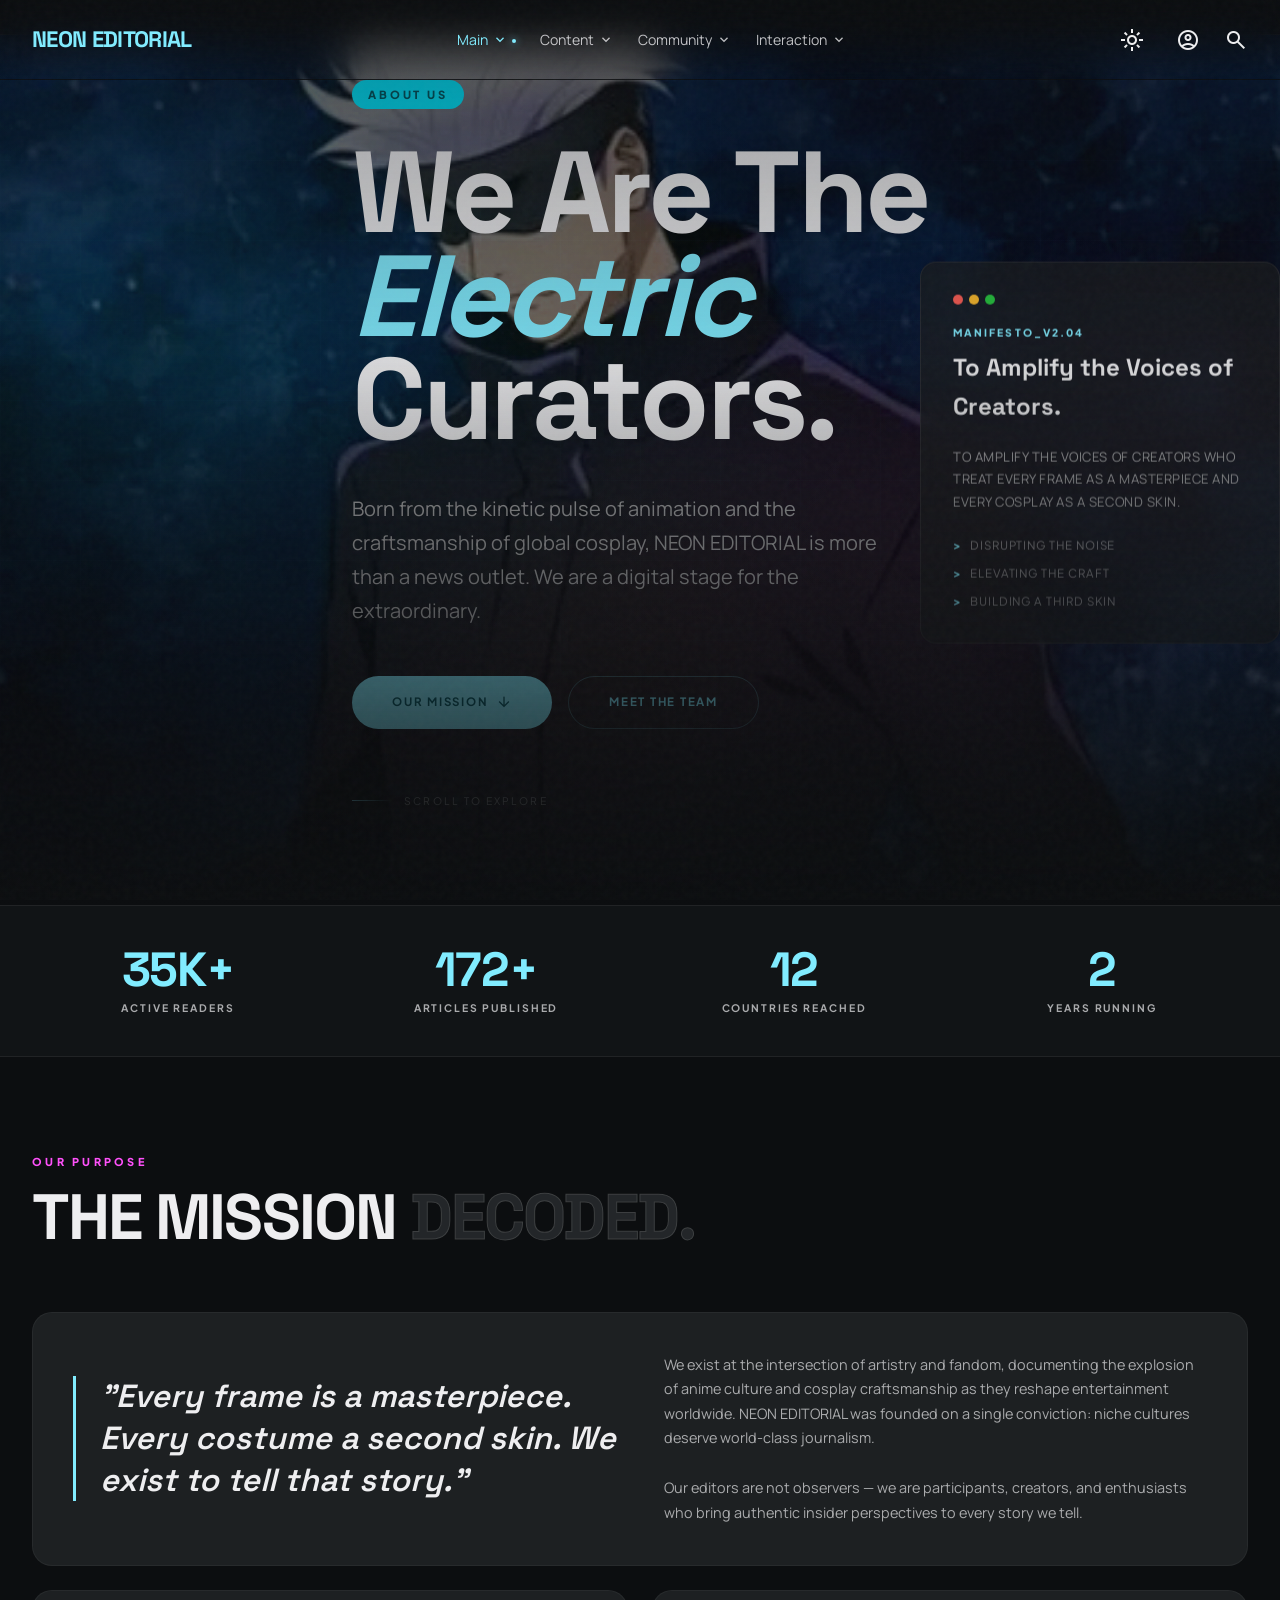
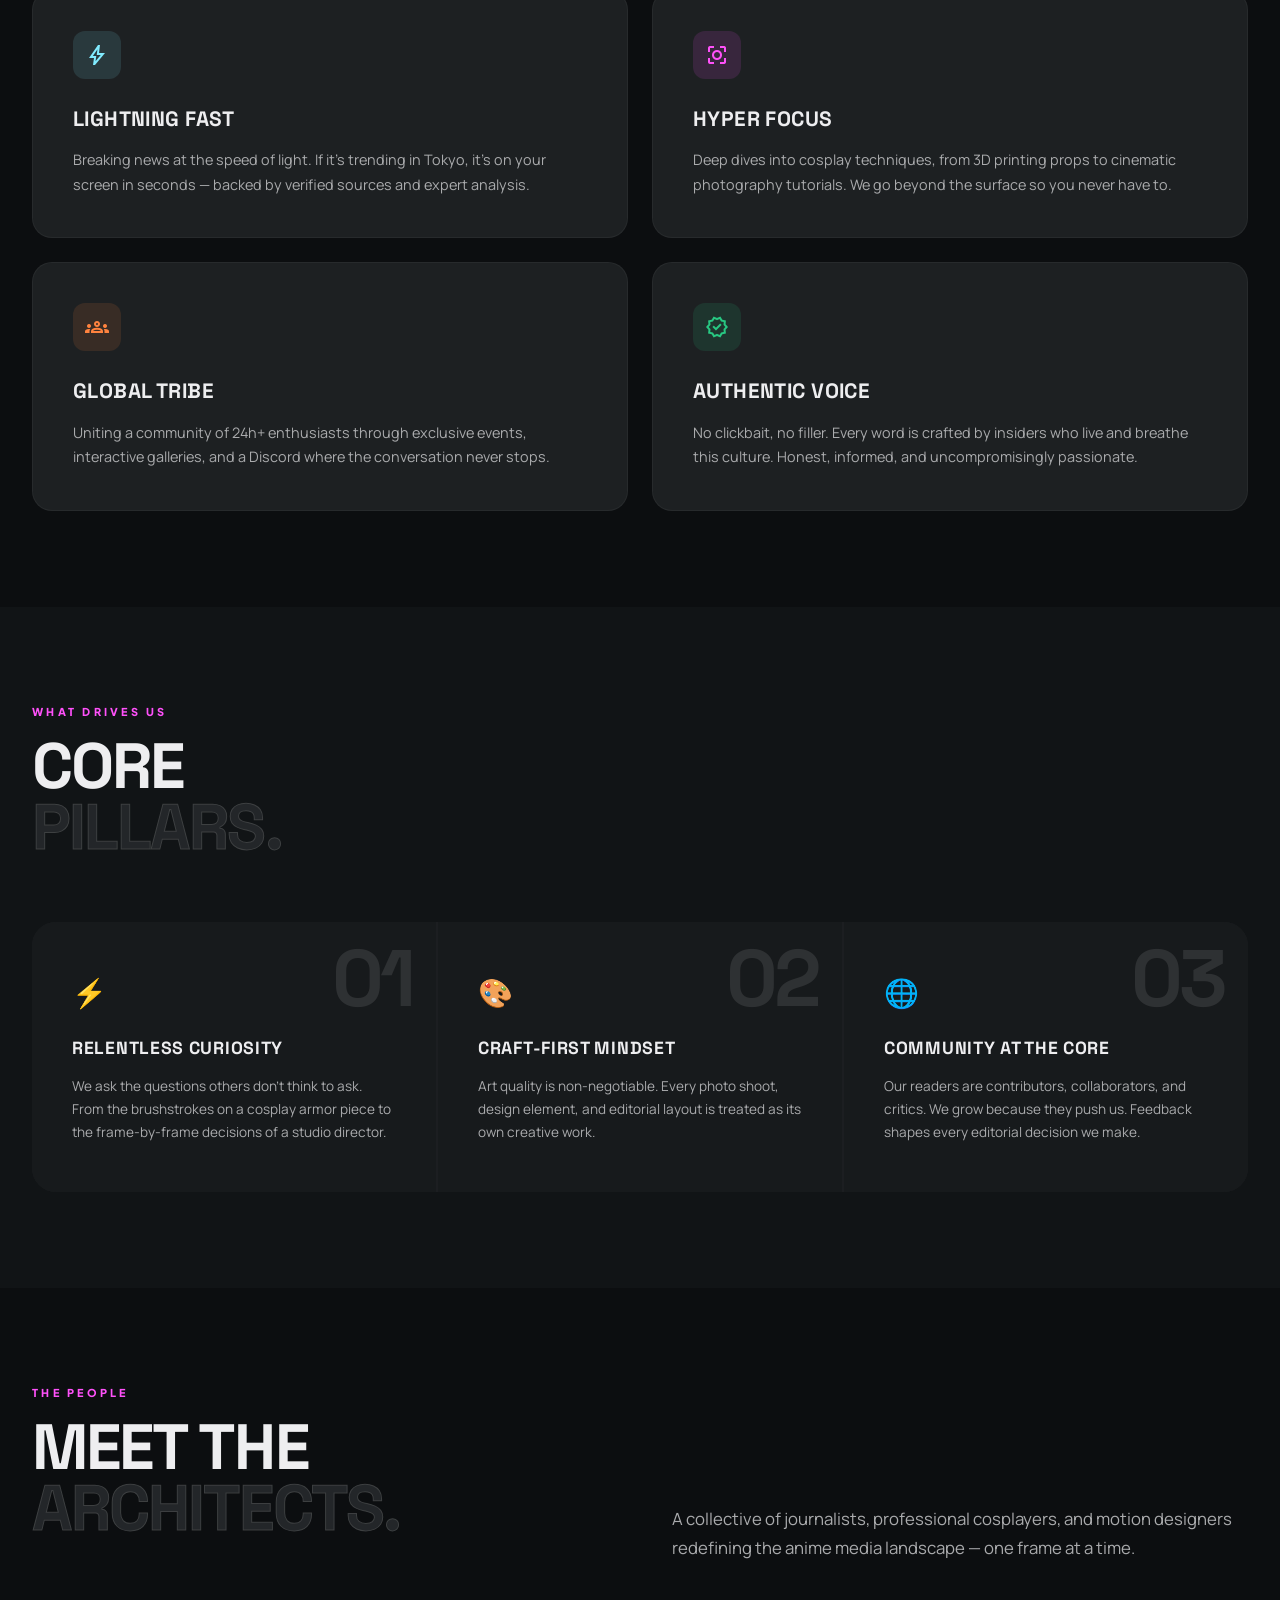
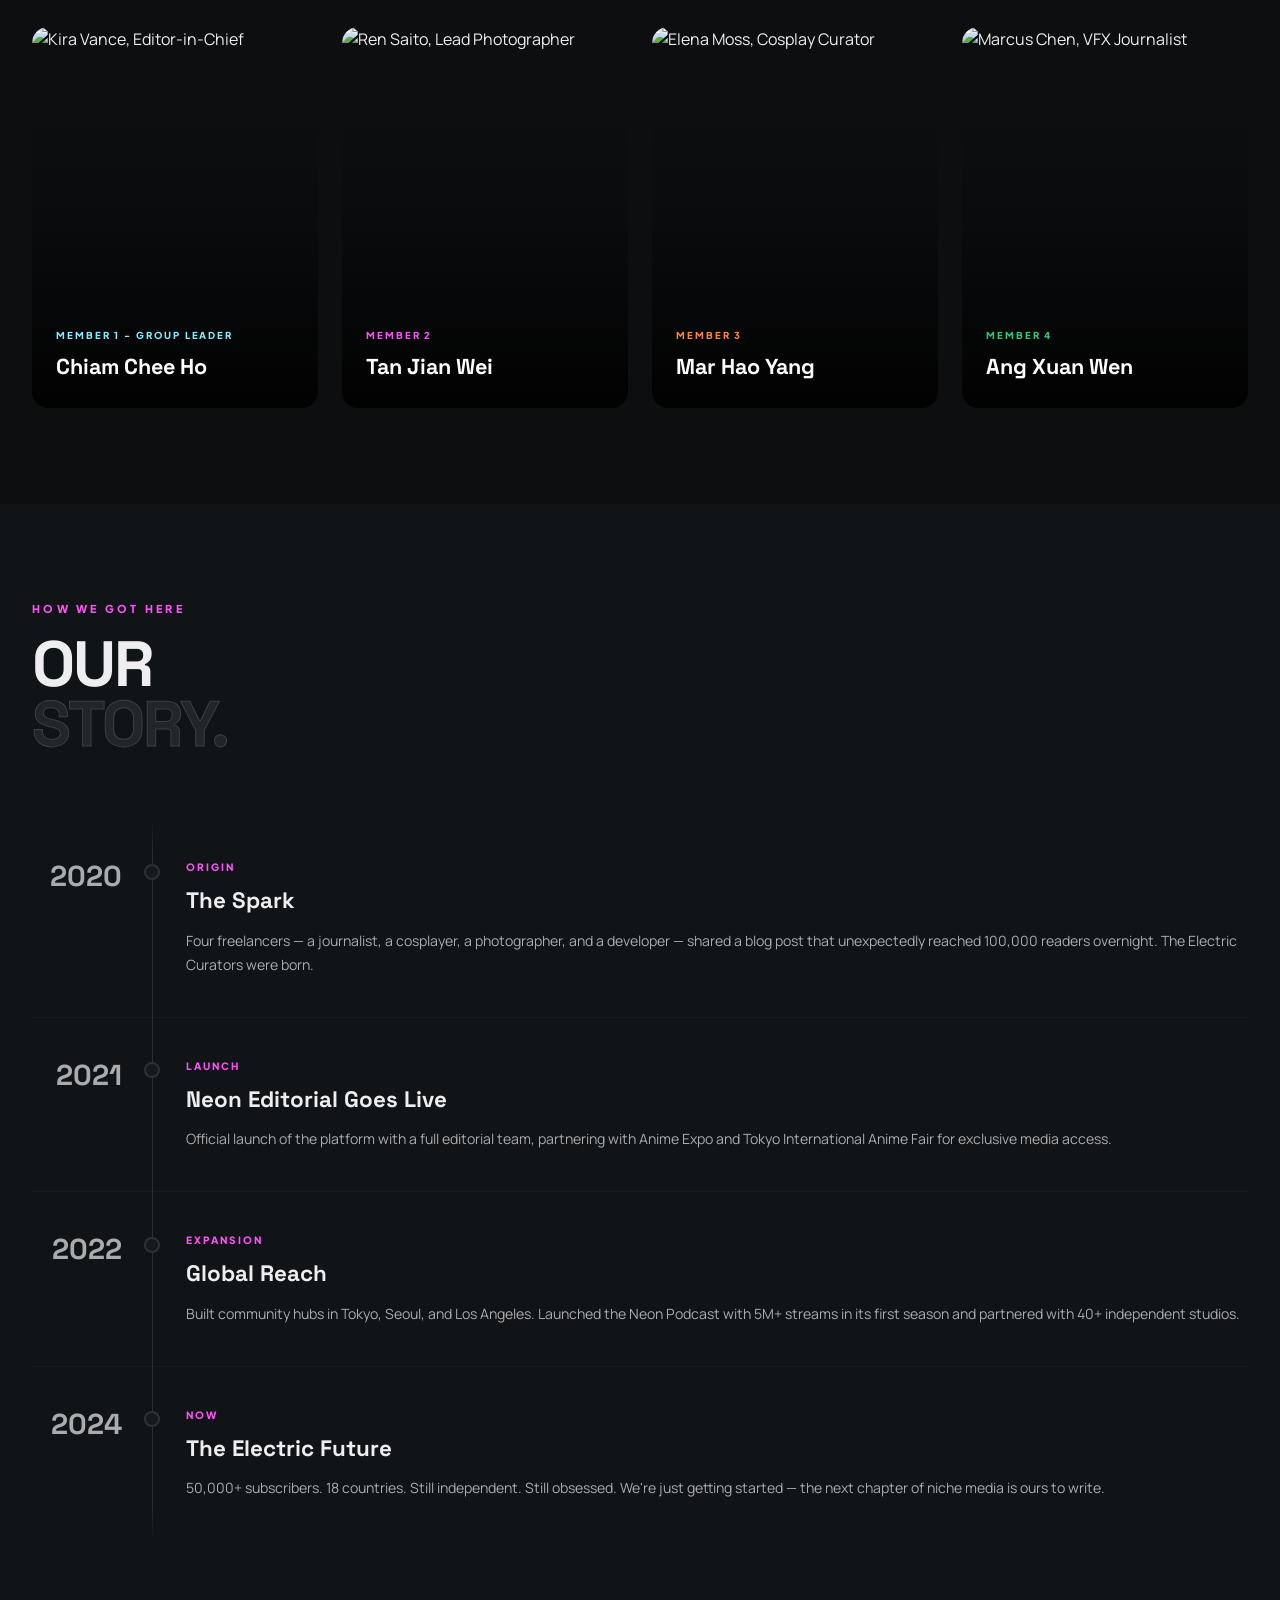
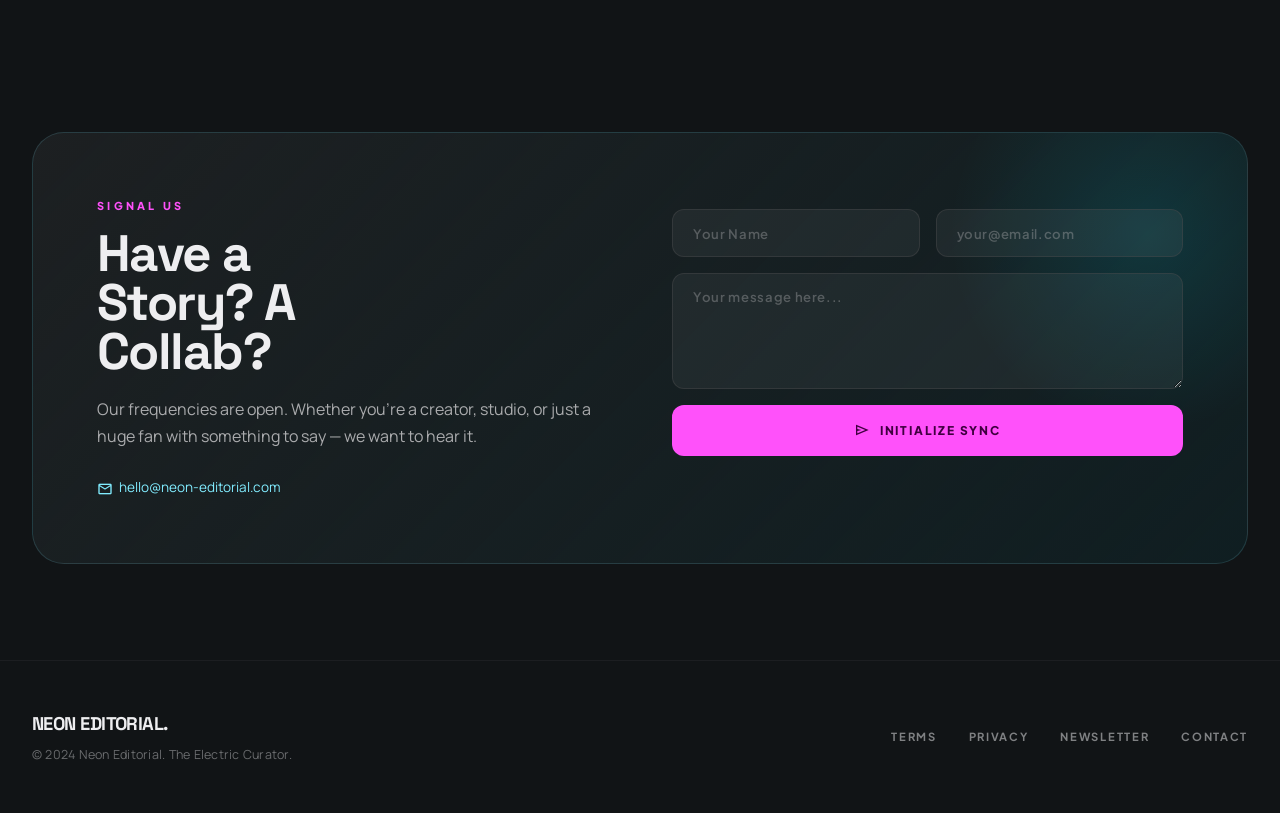
==== commit 429f5063: "Update about.html" ====
--- a/about.html
+++ b/about.html
@@ -1352,8 +1352,8 @@
             Content <span class="material-symbols-outlined" style="font-size:1rem">expand_more</span>
           </button>
           <div class="nav__dropdown">
-            <a href="#">News</a>
-            <a href="#">Events</a>
+            <a href="news.html">News</a>
+            <a href="events.html">Events</a>
           </div>
         </li>
         <!-- Community -->
@@ -1362,8 +1362,8 @@
             Community <span class="material-symbols-outlined" style="font-size:1rem">expand_more</span>
           </button>
           <div class="nav__dropdown" style="min-width:210px">
-            <a href="#">Cosplay Gallery</a>
-            <a href="#">Spotlight</a>
+            <a href="gallery.html">Cosplay Gallery</a>
+            <a href="spotlight.html">Spotlight</a>
           </div>
         </li>
         <!-- Interaction -->
@@ -1372,8 +1372,8 @@
             Interaction <span class="material-symbols-outlined" style="font-size:1rem">expand_more</span>
           </button>
           <div class="nav__dropdown">
-            <a href="#">Reviews</a>
-            <a href="#contact">Contact</a>
+            <a href="reviews.html">Reviews</a>
+            <a href="contact.html">Contact</a>
           </div>
         </li>
       </ul>
@@ -1412,12 +1412,12 @@
   <div class="nav__drawer" id="nav-drawer">
     <a href="index.html">Home</a>
     <a href="about.html" style="color:var(--color-primary)">About</a>
-    <a href="#">News</a>
-    <a href="#">Events</a>
-    <a href="#">Cosplay Gallery</a>
-    <a href="#">Spotlight</a>
-    <a href="#">Reviews</a>
-    <a href="#contact">Contact</a>
+    <a href="news.html">News</a>
+    <a href="events.html">Events</a>
+    <a href="gallery.html">Cosplay Gallery</a>
+    <a href="spotlight.html">Spotlight</a>
+    <a href="reviews.html">Reviews</a>
+    <a href="contact.html">Contact</a>
   </div>
 
   <main>
@@ -1863,7 +1863,7 @@
         <a href="#" id="footer-terms">Terms</a>
         <a href="#" id="footer-privacy">Privacy</a>
         <a href="#" id="footer-newsletter">Newsletter</a>
-        <a href="#contact" id="footer-contact">Contact</a>
+        <a href="contact.html" id="footer-contact">Contact</a>
       </nav>
     </div>
   </footer>
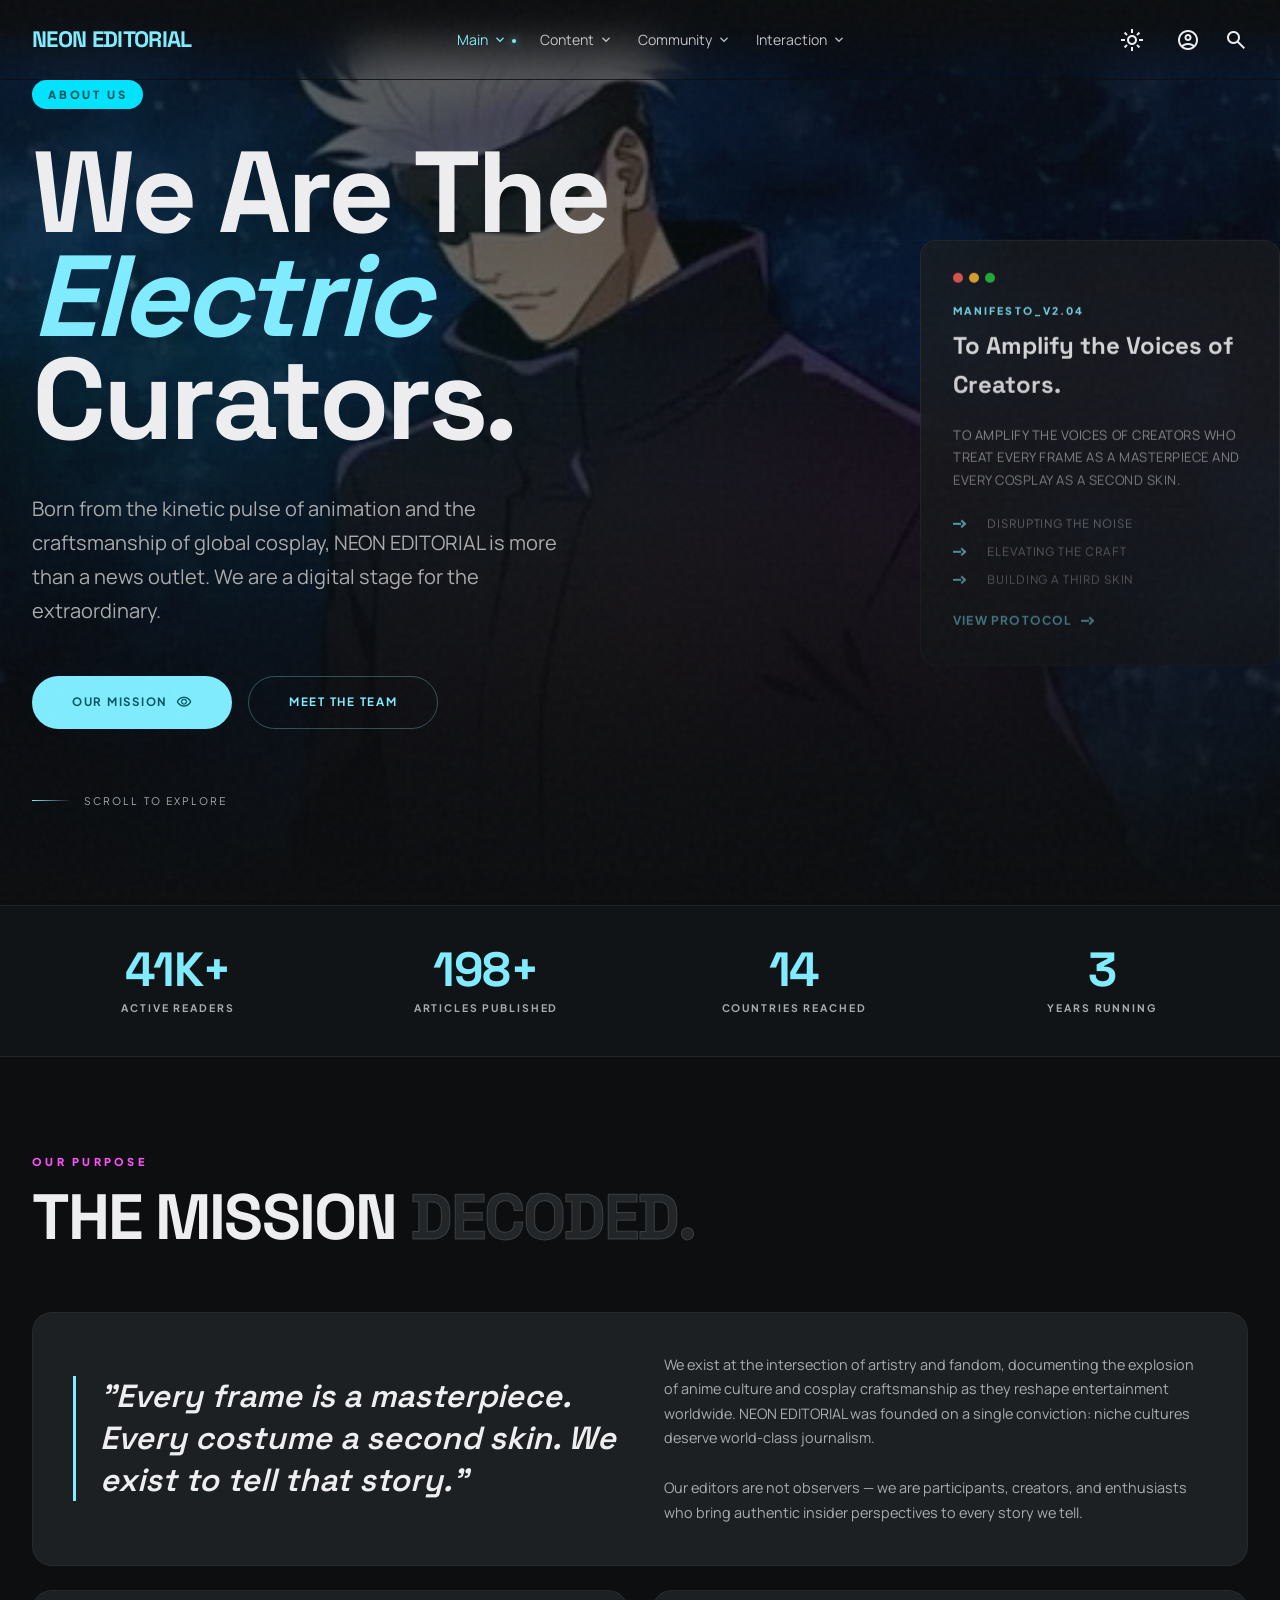
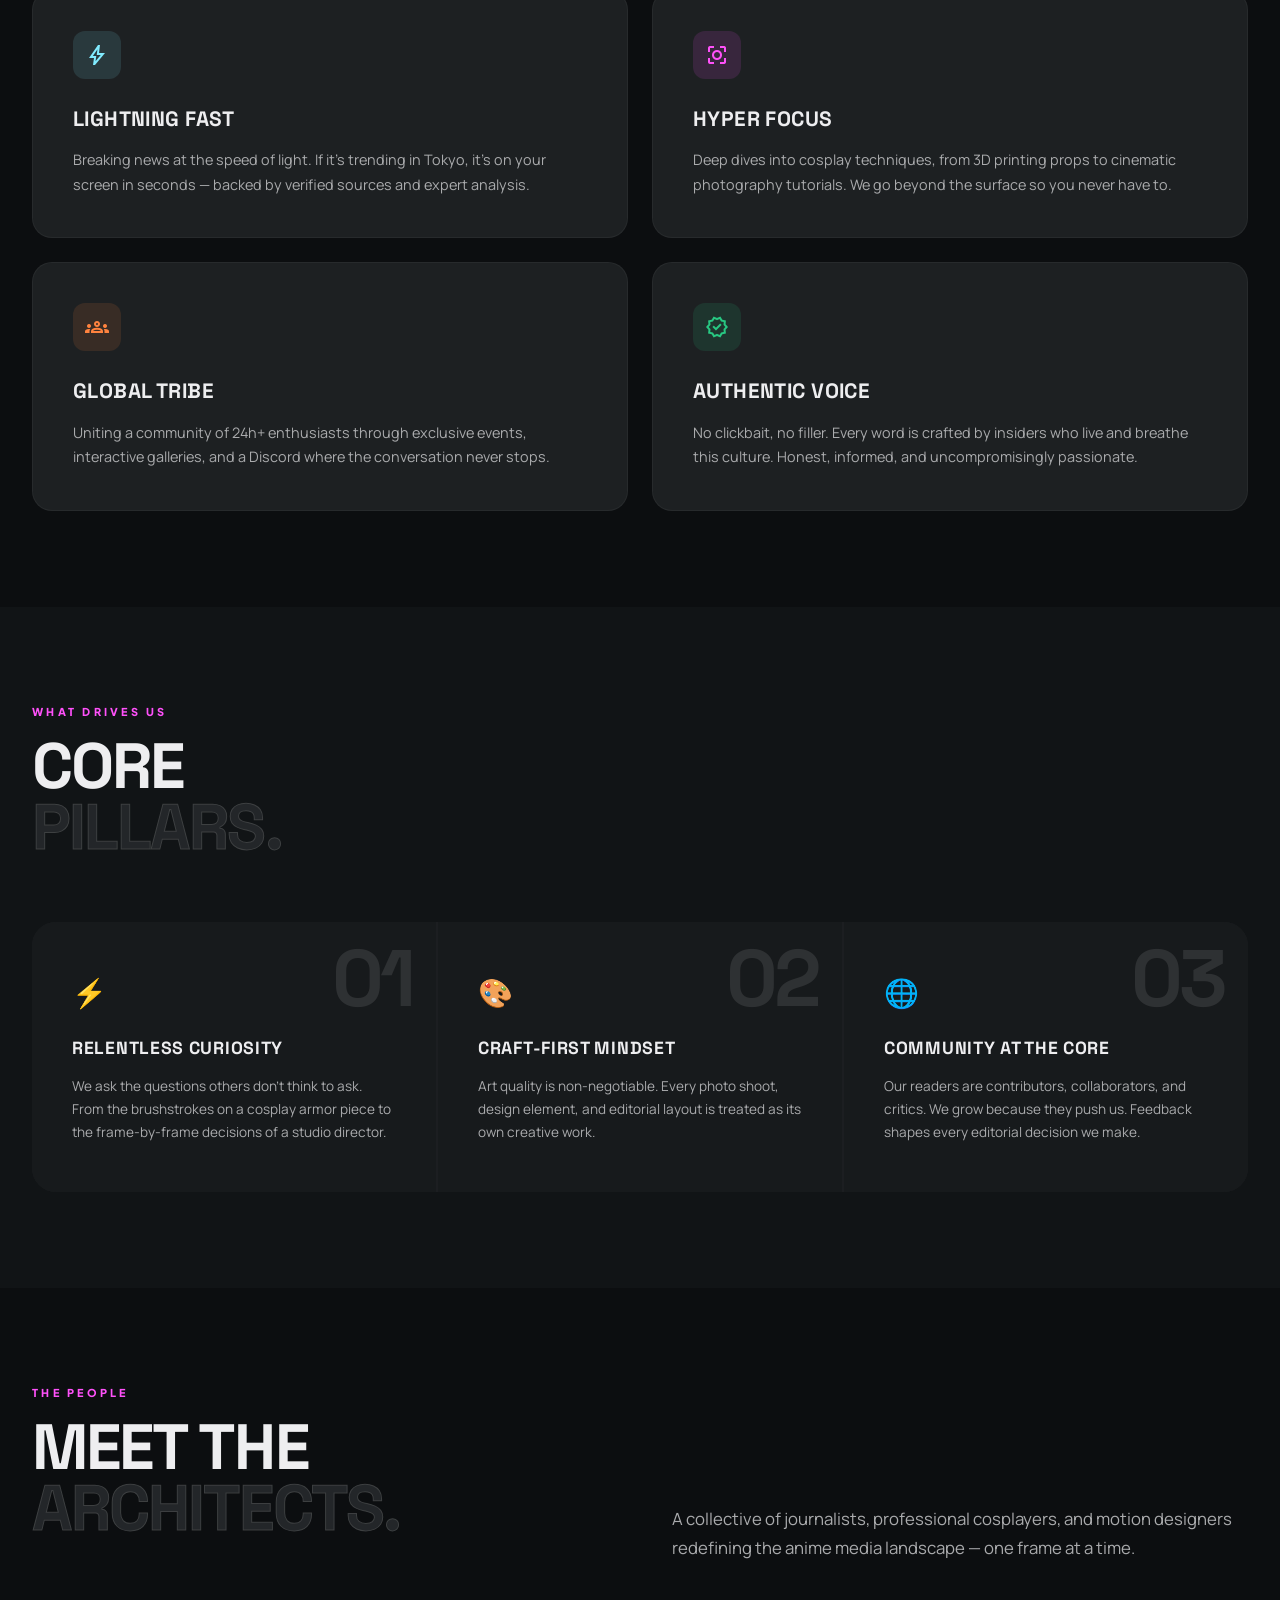
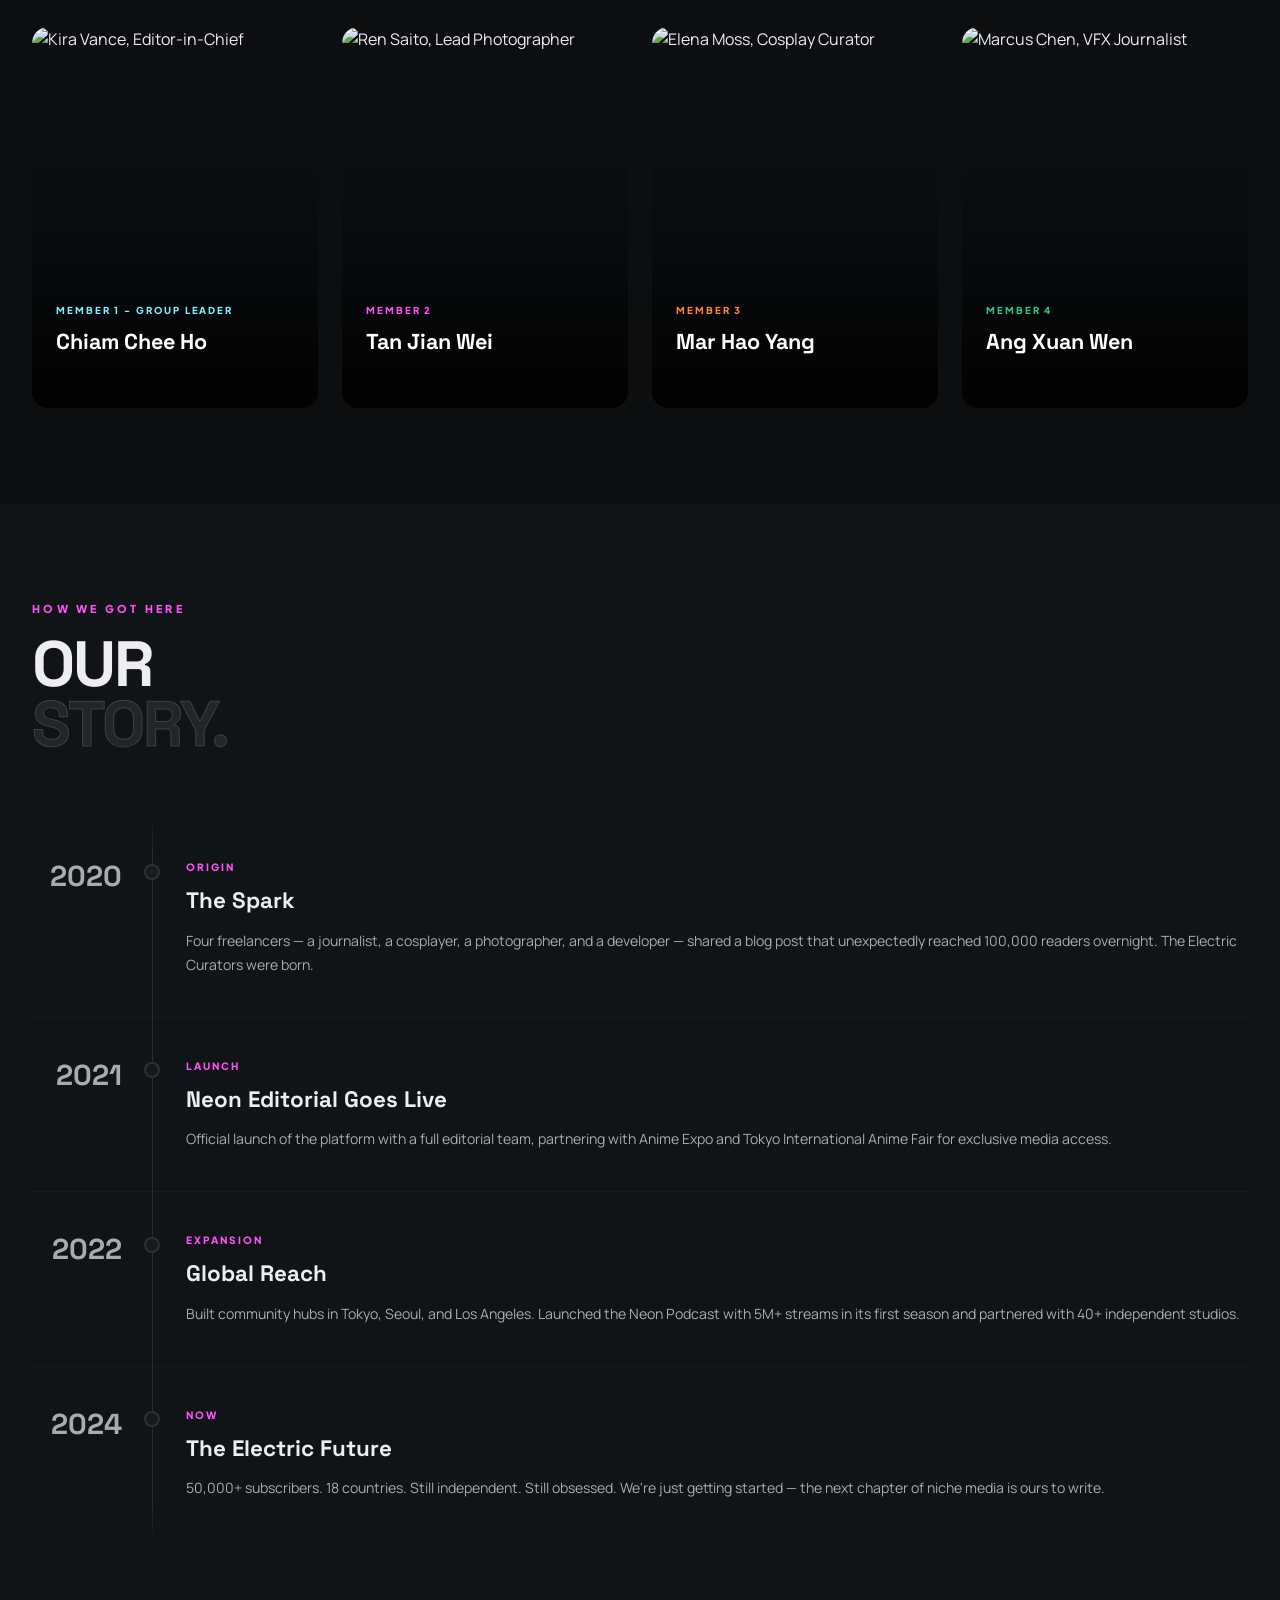
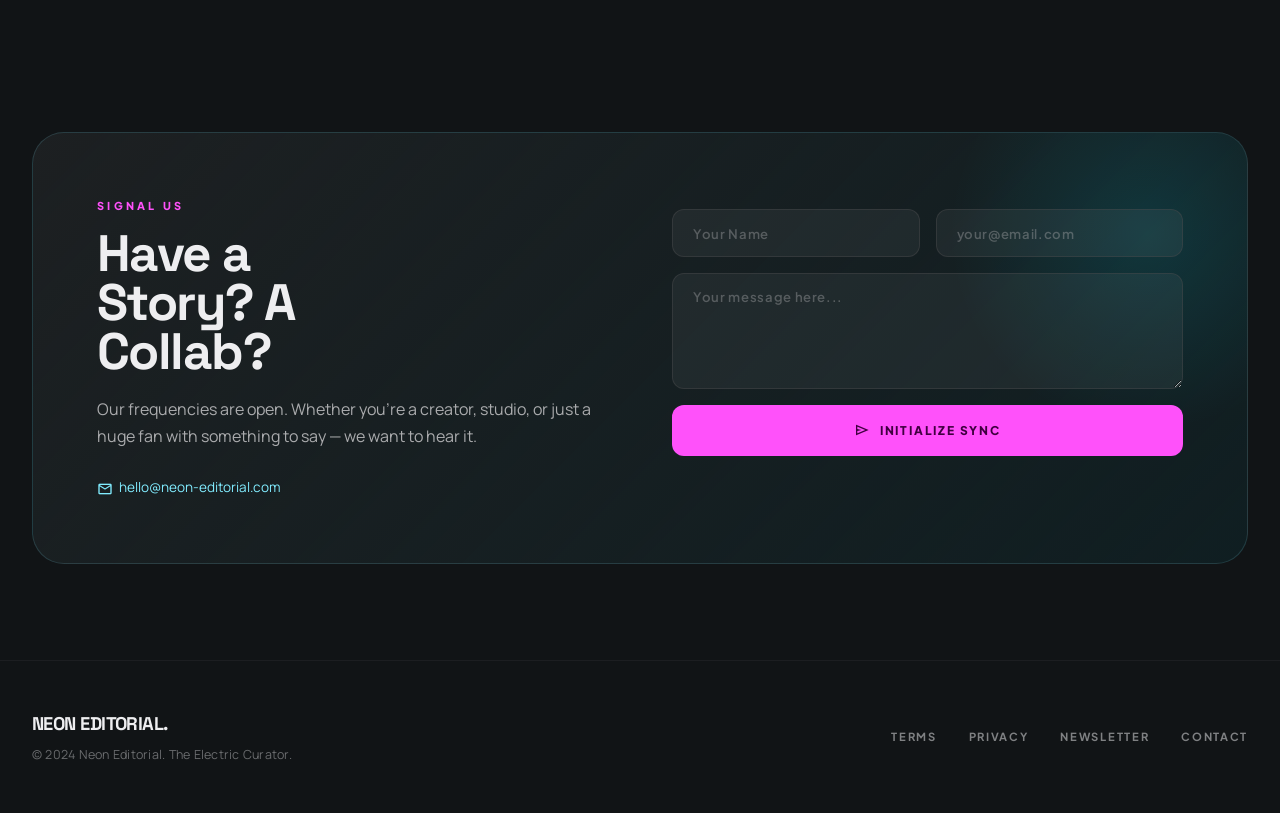
==== commit d131dae6: "Update about.html" ====
--- a/about.html
+++ b/about.html
@@ -1,91 +1,96 @@
 <!DOCTYPE html>
 <html lang="en">
+
 <head>
   <meta charset="UTF-8" />
   <meta name="viewport" content="width=device-width, initial-scale=1.0" />
-  <meta name="description" content="About Neon Editorial — The Electric Curator. Learn about our mission, our team of architects, and the manifesto driving the next generation of anime & cosplay media." />
+  <meta name="description"
+    content="About Neon Editorial — The Electric Curator. Learn about our mission, our team of architects, and the manifesto driving the next generation of anime & cosplay media." />
   <title>About | Neon Editorial — The Electric Curator</title>
 
   <!-- Google Fonts -->
   <link rel="preconnect" href="https://fonts.googleapis.com" />
   <link rel="preconnect" href="https://fonts.gstatic.com" crossorigin />
-  <link href="https://fonts.googleapis.com/css2?family=Space+Grotesk:wght@300;400;500;600;700&family=Manrope:wght@300;400;500;600;700;800&family=Plus+Jakarta+Sans:wght@400;500;600;700&display=swap" rel="stylesheet" />
+  <link
+    href="https://fonts.googleapis.com/css2?family=Space+Grotesk:wght@300;400;500;600;700&family=Manrope:wght@300;400;500;600;700;800&family=Plus+Jakarta+Sans:wght@400;500;600;700&display=swap"
+    rel="stylesheet" />
   <!-- Material Symbols -->
-  <link href="https://fonts.googleapis.com/css2?family=Material+Symbols+Outlined:opsz,wght,FILL,GRAD@24,400,0,0" rel="stylesheet" />
+  <link href="https://fonts.googleapis.com/css2?family=Material+Symbols+Outlined:opsz,wght,FILL,GRAD@24,400,0,0"
+    rel="stylesheet" />
 
   <style>
     /* =============================================
        CSS CUSTOM PROPERTIES — Design Tokens
     ============================================= */
     :root {
-      --color-primary:           #81ecff;
-      --color-primary-dim:       #00d4ec;
+      --color-primary: #81ecff;
+      --color-primary-dim: #00d4ec;
       --color-primary-container: #00e3fd;
-      --color-on-primary:        #005762;
-
-      --color-secondary:         #ff51fa;
-      --color-secondary-dim:     #ff51fa;
+      --color-on-primary: #005762;
+
+      --color-secondary: #ff51fa;
+      --color-secondary-dim: #ff51fa;
       --color-secondary-container: #a900a9;
-      --color-on-secondary:      #400040;
-
-      --color-tertiary:          #ff833f;
-      --color-tertiary-dim:      #ff7520;
-      --color-tertiary-fixed:    #ff955e;
-      --color-on-tertiary:       #481900;
-
-      --color-surface:                  #0c0e10;
-      --color-surface-dim:              #0c0e10;
-      --color-surface-bright:           #292c2f;
+      --color-on-secondary: #400040;
+
+      --color-tertiary: #ff833f;
+      --color-tertiary-dim: #ff7520;
+      --color-tertiary-fixed: #ff955e;
+      --color-on-tertiary: #481900;
+
+      --color-surface: #0c0e10;
+      --color-surface-dim: #0c0e10;
+      --color-surface-bright: #292c2f;
       --color-surface-container-lowest: #000000;
-      --color-surface-container-low:    #111416;
-      --color-surface-container:        #171a1c;
-      --color-surface-container-high:   #1d2022;
-      --color-surface-container-highest:#232629;
-      --color-surface-variant:          #232629;
-
-      --color-on-surface:         #eeeef0;
+      --color-surface-container-low: #111416;
+      --color-surface-container: #171a1c;
+      --color-surface-container-high: #1d2022;
+      --color-surface-container-highest: #232629;
+      --color-surface-variant: #232629;
+
+      --color-on-surface: #eeeef0;
       --color-on-surface-variant: #aaabad;
-      --color-on-background:      #eeeef0;
-      --color-background:         #0c0e10;
-
-      --color-outline:            #747578;
-      --color-outline-variant:    #46484a;
+      --color-on-background: #eeeef0;
+      --color-background: #0c0e10;
+
+      --color-outline: #747578;
+      --color-outline-variant: #46484a;
 
       --font-headline: 'Space Grotesk', sans-serif;
-      --font-body:     'Manrope', sans-serif;
-      --font-label:    'Plus Jakarta Sans', sans-serif;
+      --font-body: 'Manrope', sans-serif;
+      --font-label: 'Plus Jakarta Sans', sans-serif;
 
       --nav-height: 80px;
     }
 
     /* Light Mode Overrides */
     :root.light-mode {
-      --color-primary:           #00606f;
-      --color-primary-dim:       #004e5b;
+      --color-primary: #00606f;
+      --color-primary-dim: #004e5b;
       --color-primary-container: #81ecff;
-      --color-on-primary:        #ffffff;
-
-      --color-secondary:         #c218bb;
+      --color-on-primary: #ffffff;
+
+      --color-secondary: #c218bb;
       --color-secondary-container: #ffdfef;
-      --color-on-secondary:      #ffffff;
-
-      --color-surface:                  #f8fafc;
-      --color-surface-dim:              #f1f5f9;
-      --color-surface-bright:           #ffffff;
+      --color-on-secondary: #ffffff;
+
+      --color-surface: #f8fafc;
+      --color-surface-dim: #f1f5f9;
+      --color-surface-bright: #ffffff;
       --color-surface-container-lowest: #ffffff;
-      --color-surface-container-low:    #f1f5f9;
-      --color-surface-container:        #e2e8f0;
-      --color-surface-container-high:   #d1d5db;
-      --color-surface-container-highest:#94a3b8;
-      --color-surface-variant:          #cbd5e1;
-
-      --color-on-surface:         #0f172a;
+      --color-surface-container-low: #f1f5f9;
+      --color-surface-container: #e2e8f0;
+      --color-surface-container-high: #d1d5db;
+      --color-surface-container-highest: #94a3b8;
+      --color-surface-variant: #cbd5e1;
+
+      --color-on-surface: #0f172a;
       --color-on-surface-variant: #475569;
-      --color-on-background:      #0f172a;
-      --color-background:         #f8fafc;
-
-      --color-outline:            #94a3b8;
-      --color-outline-variant:    #cbd5e1;
+      --color-on-background: #0f172a;
+      --color-background: #f8fafc;
+
+      --color-outline: #94a3b8;
+      --color-outline-variant: #cbd5e1;
     }
 
     /* Transition for theme switching */
@@ -96,9 +101,17 @@
     /* =============================================
        RESET & BASE
     ============================================= */
-    *, *::before, *::after { box-sizing: border-box; margin: 0; padding: 0; }
-
-    html { scroll-behavior: smooth; }
+    *,
+    *::before,
+    *::after {
+      box-sizing: border-box;
+      margin: 0;
+      padding: 0;
+    }
+
+    html {
+      scroll-behavior: smooth;
+    }
 
     body {
       font-family: var(--font-body);
@@ -108,9 +121,22 @@
       overflow-x: hidden;
     }
 
-    img { display: block; max-width: 100%; }
-    a  { text-decoration: none; color: inherit; }
-    button { cursor: pointer; border: none; background: none; font-family: inherit; }
+    img {
+      display: block;
+      max-width: 100%;
+    }
+
+    a {
+      text-decoration: none;
+      color: inherit;
+    }
+
+    button {
+      cursor: pointer;
+      border: none;
+      background: none;
+      font-family: inherit;
+    }
 
     /* Material symbols sizing */
     .material-symbols-outlined {
@@ -129,13 +155,21 @@
     }
 
     @media (max-width: 480px) {
-      .container { padding-inline: 1.25rem; }
+      .container {
+        padding-inline: 1.25rem;
+      }
     }
 
     .visually-hidden {
-      position: absolute; width: 1px; height: 1px;
-      padding: 0; margin: -1px; overflow: hidden;
-      clip: rect(0,0,0,0); white-space: nowrap; border: 0;
+      position: absolute;
+      width: 1px;
+      height: 1px;
+      padding: 0;
+      margin: -1px;
+      overflow: hidden;
+      clip: rect(0, 0, 0, 0);
+      white-space: nowrap;
+      border: 0;
     }
 
     /* =============================================
@@ -156,19 +190,23 @@
     ============================================= */
     .nav {
       position: fixed;
-      top: 0; left: 0; right: 0;
+      top: 0;
+      left: 0;
+      right: 0;
       height: var(--nav-height);
       z-index: 1000;
-      background: linear-gradient(to bottom, rgba(12,14,16,0.85), rgba(12,14,16,0));
+      background: linear-gradient(to bottom, rgba(12, 14, 16, 0.85), rgba(12, 14, 16, 0));
       backdrop-filter: blur(20px);
       -webkit-backdrop-filter: blur(20px);
       border-bottom: 1px solid transparent;
       transition: background 0.3s, border-color 0.3s;
     }
+
     .nav.scrolled {
-      background: rgba(12,14,16,0.97);
-      border-color: rgba(70,72,74,0.3);
-    }
+      background: rgba(12, 14, 16, 0.97);
+      border-color: rgba(70, 72, 74, 0.3);
+    }
+
     .nav__inner {
       display: flex;
       align-items: center;
@@ -178,6 +216,7 @@
       margin-inline: auto;
       padding-inline: 2rem;
     }
+
     .nav__logo {
       font-family: var(--font-headline);
       font-size: 1.4rem;
@@ -193,23 +232,32 @@
       gap: 1.5rem;
       list-style: none;
     }
-    .nav__group { position: relative; }
+
+    .nav__group {
+      position: relative;
+    }
+
     .nav__group-btn {
       display: flex;
       align-items: center;
       gap: 4px;
       font-family: var(--font-body);
       font-size: 0.88rem;
-      color: rgba(238,238,240,0.8);
+      color: rgba(238, 238, 240, 0.8);
       padding: 1rem 0;
       transition: color 0.25s;
     }
+
     .nav__group-btn:hover,
-    .nav__group-btn.active { color: var(--color-primary); }
+    .nav__group-btn.active {
+      color: var(--color-primary);
+    }
+
     .nav__group-btn.active-dot::after {
       content: '';
       display: block;
-      width: 4px; height: 4px;
+      width: 4px;
+      height: 4px;
       border-radius: 50%;
       background: var(--color-primary);
       box-shadow: 0 0 8px var(--color-primary);
@@ -219,34 +267,46 @@
     /* Dropdown */
     .nav__dropdown {
       position: absolute;
-      top: 100%; left: 0;
+      top: 100%;
+      left: 0;
       min-width: 180px;
       background: var(--color-surface-container-high);
-      border: 1px solid rgba(70,72,74,0.2);
+      border: 1px solid rgba(70, 72, 74, 0.2);
       border-radius: 0.75rem;
       padding: 0.5rem 0;
-      box-shadow: 0 20px 40px rgba(0,0,0,0.4);
+      box-shadow: 0 20px 40px rgba(0, 0, 0, 0.4);
       backdrop-filter: blur(16px);
       opacity: 0;
       transform: translateY(8px);
       pointer-events: none;
       transition: opacity 0.25s, transform 0.25s;
     }
+
     .nav__group:hover .nav__dropdown,
     .nav__group:focus-within .nav__dropdown {
       opacity: 1;
       transform: translateY(0);
       pointer-events: auto;
     }
+
     .nav__dropdown a {
       display: block;
       padding: 0.75rem 1.5rem;
       font-size: 0.85rem;
-      color: rgba(238,238,240,0.8);
+      color: rgba(238, 238, 240, 0.8);
       transition: color 0.2s, background 0.2s;
     }
-    .nav__dropdown a:hover     { color: var(--color-primary); background: rgba(129,236,255,0.06); }
-    .nav__dropdown a.dd-active { color: var(--color-primary); background: rgba(129,236,255,0.05); font-weight: 700; }
+
+    .nav__dropdown a:hover {
+      color: var(--color-primary);
+      background: rgba(129, 236, 255, 0.06);
+    }
+
+    .nav__dropdown a.dd-active {
+      color: var(--color-primary);
+      background: rgba(129, 236, 255, 0.05);
+      font-weight: 700;
+    }
 
     .nav__search {
       color: var(--color-on-surface);
@@ -254,8 +314,14 @@
       align-items: center;
       transition: transform 0.2s;
     }
-    .nav__search:hover  { transform: scale(1.1); }
-    .nav__search:active { transform: scale(0.92); }
+
+    .nav__search:hover {
+      transform: scale(1.1);
+    }
+
+    .nav__search:active {
+      transform: scale(0.92);
+    }
 
     .nav__actions {
       display: flex;
@@ -271,8 +337,15 @@
       border-radius: 50%;
       transition: background 0.2s, transform 0.2s;
     }
-    .nav__btn:hover { background: rgba(129,236,255,0.1); transform: scale(1.1); }
-    .nav__btn:active { transform: scale(0.95); }
+
+    .nav__btn:hover {
+      background: rgba(129, 236, 255, 0.1);
+      transform: scale(1.1);
+    }
+
+    .nav__btn:active {
+      transform: scale(0.95);
+    }
 
     /* Welcome Banner */
     #welcome-banner {
@@ -296,7 +369,7 @@
       border: 1px solid var(--color-outline-variant);
       border-radius: 1rem;
       padding: 1.5rem;
-      box-shadow: 0 20px 40px rgba(0,0,0,0.5);
+      box-shadow: 0 20px 40px rgba(0, 0, 0, 0.5);
       z-index: 1100;
       opacity: 0;
       transform: translateY(-20px) scale(0.95);
@@ -304,17 +377,20 @@
       transition: all 0.3s cubic-bezier(0.16, 1, 0.3, 1);
       backdrop-filter: blur(20px);
     }
+
     .settings-panel.open {
       opacity: 1;
       transform: translateY(0) scale(1);
       pointer-events: auto;
     }
+
     .settings-panel h3 {
       font-family: var(--font-headline);
       font-size: 1.1rem;
       margin-bottom: 1rem;
       color: var(--color-primary);
     }
+
     .settings-input {
       width: 100%;
       background: var(--color-surface-container-low);
@@ -325,6 +401,7 @@
       font-family: var(--font-body);
       margin-bottom: 1.25rem;
     }
+
     .settings-save {
       width: 100%;
       background: var(--color-primary);
@@ -346,49 +423,78 @@
       cursor: pointer;
       padding: 4px;
     }
+
     .nav__hamburger span {
-      display: block; height: 2px;
+      display: block;
+      height: 2px;
       background: var(--color-on-surface);
       border-radius: 2px;
       transition: transform 0.35s, opacity 0.25s, width 0.25s;
     }
-    .nav__hamburger.open span:nth-child(1) { transform: translateY(7px) rotate(45deg); }
-    .nav__hamburger.open span:nth-child(2) { opacity: 0; width: 0; }
-    .nav__hamburger.open span:nth-child(3) { transform: translateY(-7px) rotate(-45deg); }
+
+    .nav__hamburger.open span:nth-child(1) {
+      transform: translateY(7px) rotate(45deg);
+    }
+
+    .nav__hamburger.open span:nth-child(2) {
+      opacity: 0;
+      width: 0;
+    }
+
+    .nav__hamburger.open span:nth-child(3) {
+      transform: translateY(-7px) rotate(-45deg);
+    }
 
     /* Mobile drawer */
     .nav__drawer {
       position: fixed;
-      top: var(--nav-height); left: 0; right: 0;
-      background: rgba(12,14,16,0.97);
+      top: var(--nav-height);
+      left: 0;
+      right: 0;
+      background: rgba(12, 14, 16, 0.97);
       backdrop-filter: blur(24px);
-      border-bottom: 1px solid rgba(70,72,74,0.3);
+      border-bottom: 1px solid rgba(70, 72, 74, 0.3);
       padding: 1.5rem 2rem 2rem;
       display: flex;
       flex-direction: column;
       gap: 0.25rem;
       transform: translateY(-110%);
-      transition: transform 0.4s cubic-bezier(0.16,1,0.3,1);
+      transition: transform 0.4s cubic-bezier(0.16, 1, 0.3, 1);
       z-index: 999;
     }
-    .nav__drawer.open { transform: translateY(0); }
+
+    .nav__drawer.open {
+      transform: translateY(0);
+    }
+
     .nav__drawer a {
       font-family: var(--font-label);
       font-size: 0.95rem;
       font-weight: 600;
       letter-spacing: 0.05em;
       text-transform: uppercase;
-      color: rgba(238,238,240,0.75);
+      color: rgba(238, 238, 240, 0.75);
       padding: 0.65rem 0;
-      border-bottom: 1px solid rgba(70,72,74,0.2);
+      border-bottom: 1px solid rgba(70, 72, 74, 0.2);
       transition: color 0.2s;
     }
-    .nav__drawer a:last-child { border-bottom: none; }
-    .nav__drawer a:hover { color: var(--color-primary); }
+
+    .nav__drawer a:last-child {
+      border-bottom: none;
+    }
+
+    .nav__drawer a:hover {
+      color: var(--color-primary);
+    }
 
     @media (max-width: 768px) {
-      .nav__groups    { display: none; }
-      .nav__hamburger { display: flex; }
+      .nav__groups {
+        display: none;
+      }
+
+      .nav__hamburger {
+        display: flex;
+      }
     }
 
     /* =============================================
@@ -408,9 +514,9 @@
       position: absolute;
       inset: 0;
       background:
-        radial-gradient(ellipse 70% 60% at 20% 40%, rgba(0,229,255,0.07) 0%, transparent 70%),
-        radial-gradient(ellipse 50% 50% at 80% 60%, rgba(255,81,250,0.06) 0%, transparent 70%),
-        radial-gradient(ellipse 60% 80% at 50% 100%, rgba(255,131,63,0.04) 0%, transparent 60%);
+        radial-gradient(ellipse 70% 60% at 20% 40%, rgba(0, 229, 255, 0.07) 0%, transparent 70%),
+        radial-gradient(ellipse 50% 50% at 80% 60%, rgba(255, 81, 250, 0.06) 0%, transparent 70%),
+        radial-gradient(ellipse 60% 80% at 50% 100%, rgba(255, 131, 63, 0.04) 0%, transparent 60%);
       z-index: 2;
     }
 
@@ -427,20 +533,21 @@
       transform: scale(1.1);
       animation: heroZoom 20s ease-out forwards;
     }
-    
+
     @keyframes heroZoom {
-      to { transform: scale(1); }
+      to {
+        transform: scale(1);
+      }
     }
 
     .hero__mask {
       position: absolute;
       inset: 0;
-      background: linear-gradient(to bottom, 
-        rgba(12, 14, 16, 0.4) 0%,
-        rgba(12, 14, 16, 0.1) 40%,
-        rgba(12, 14, 16, 0.8) 85%,
-        var(--color-surface) 100%
-      );
+      background: linear-gradient(to bottom,
+          rgba(12, 14, 16, 0.4) 0%,
+          rgba(12, 14, 16, 0.1) 40%,
+          rgba(12, 14, 16, 0.8) 85%,
+          var(--color-surface) 100%);
       z-index: 3;
     }
 
@@ -449,16 +556,21 @@
       position: absolute;
       inset: 0;
       background-image:
-        linear-gradient(rgba(129,236,255,0.04) 1px, transparent 1px),
-        linear-gradient(90deg, rgba(129,236,255,0.04) 1px, transparent 1px);
+        linear-gradient(rgba(129, 236, 255, 0.04) 1px, transparent 1px),
+        linear-gradient(90deg, rgba(129, 236, 255, 0.04) 1px, transparent 1px);
       background-size: 80px 80px;
       animation: gridShift 20s linear infinite;
-      mask-image: linear-gradient(to bottom, transparent, rgba(0,0,0,0.6) 20%, rgba(0,0,0,0.6) 80%, transparent);
+      mask-image: linear-gradient(to bottom, transparent, rgba(0, 0, 0, 0.6) 20%, rgba(0, 0, 0, 0.6) 80%, transparent);
     }
 
     @keyframes gridShift {
-      0%   { transform: translateY(0); }
-      100% { transform: translateY(80px); }
+      0% {
+        transform: translateY(0);
+      }
+
+      100% {
+        transform: translateY(80px);
+      }
     }
 
     /* Floating orbs */
@@ -469,34 +581,54 @@
       animation: orbFloat 8s ease-in-out infinite alternate;
       pointer-events: none;
     }
+
     .hero__orb--1 {
-      width: 400px; height: 400px;
-      background: rgba(0,229,255,0.08);
-      top: 10%; left: -100px;
+      width: 400px;
+      height: 400px;
+      background: rgba(0, 229, 255, 0.08);
+      top: 10%;
+      left: -100px;
       animation-delay: 0s;
     }
+
     .hero__orb--2 {
-      width: 300px; height: 300px;
-      background: rgba(255,81,250,0.07);
-      top: 30%; right: -80px;
+      width: 300px;
+      height: 300px;
+      background: rgba(255, 81, 250, 0.07);
+      top: 30%;
+      right: -80px;
       animation-delay: -3s;
     }
+
     .hero__orb--3 {
-      width: 200px; height: 200px;
-      background: rgba(255,131,63,0.06);
-      bottom: 20%; left: 40%;
+      width: 200px;
+      height: 200px;
+      background: rgba(255, 131, 63, 0.06);
+      bottom: 20%;
+      left: 40%;
       animation-delay: -5s;
     }
 
     @keyframes orbFloat {
-      0%   { transform: translate(0, 0) scale(1); }
-      100% { transform: translate(20px, -30px) scale(1.1); }
+      0% {
+        transform: translate(0, 0) scale(1);
+      }
+
+      100% {
+        transform: translate(20px, -30px) scale(1.1);
+      }
     }
 
     .hero__content {
       position: relative;
-      z-index: 2;
+      z-index: 10;
       padding-bottom: 6rem;
+      max-width: 650px;
+      margin-inline: 0;
+      pointer-events: none;
+    }
+    .hero__content > * {
+      pointer-events: auto;
     }
 
     .hero__eyebrow {
@@ -558,24 +690,29 @@
       border-radius: 999px;
       transition: transform 0.2s, box-shadow 0.2s, opacity 0.2s;
     }
-    .btn:active { transform: scale(0.95); }
+
+    .btn:active {
+      transform: scale(0.95);
+    }
 
     .btn--primary {
       background: var(--color-primary);
       color: var(--color-on-primary);
     }
+
     .btn--primary:hover {
-      box-shadow: 0 0 30px rgba(129,236,255,0.35);
+      box-shadow: 0 0 30px rgba(129, 236, 255, 0.35);
       opacity: 0.9;
     }
 
     .btn--outline {
-      border: 1px solid rgba(129,236,255,0.3);
+      border: 1px solid rgba(129, 236, 255, 0.3);
       color: var(--color-primary);
     }
+
     .btn--outline:hover {
-      background: rgba(129,236,255,0.07);
-      border-color: rgba(129,236,255,0.6);
+      background: rgba(129, 236, 255, 0.07);
+      border-color: rgba(129, 236, 255, 0.6);
     }
 
     /* Scroll indicator */
@@ -591,14 +728,23 @@
       color: var(--color-on-surface-variant);
       animation: fadeUp 1s 1.5s both;
     }
+
     .hero__scroll-line {
-      width: 40px; height: 1px;
+      width: 40px;
+      height: 1px;
       background: linear-gradient(to right, var(--color-primary), transparent);
     }
 
     @keyframes fadeUp {
-      from { opacity: 0; transform: translateY(16px); }
-      to   { opacity: 1; transform: translateY(0); }
+      from {
+        opacity: 0;
+        transform: translateY(16px);
+      }
+
+      to {
+        opacity: 1;
+        transform: translateY(0);
+      }
     }
 
     /* Manifesto card */
@@ -608,8 +754,8 @@
       top: 50%;
       transform: translateY(-50%);
       width: min(360px, 90vw);
-      background: rgba(29,32,34,0.7);
-      border: 1px solid rgba(70,72,74,0.4);
+      background: rgba(29, 32, 34, 0.7);
+      border: 1px solid rgba(70, 72, 74, 0.4);
       border-radius: 1rem;
       padding: 2rem;
       backdrop-filter: blur(16px);
@@ -640,13 +786,24 @@
       gap: 6px;
       margin-bottom: 1.25rem;
     }
+
     .manifesto__dots span {
-      width: 10px; height: 10px;
+      width: 10px;
+      height: 10px;
       border-radius: 50%;
     }
-    .manifesto__dots span:nth-child(1) { background: #ff5f57; }
-    .manifesto__dots span:nth-child(2) { background: #febc2e; }
-    .manifesto__dots span:nth-child(3) { background: #28c840; }
+
+    .manifesto__dots span:nth-child(1) {
+      background: #ff5f57;
+    }
+
+    .manifesto__dots span:nth-child(2) {
+      background: #febc2e;
+    }
+
+    .manifesto__dots span:nth-child(3) {
+      background: #28c840;
+    }
 
     .manifesto__body {
       font-size: 0.82rem;
@@ -663,24 +820,76 @@
       flex-direction: column;
       gap: 0.6rem;
     }
-    .manifesto__items li {
+
+    /* Hover Extendable Arrow Elements */
+    .extend-arrow {
+      display: inline-flex;
+      align-items: center;
+      color: var(--color-primary);
+      width: 26px; /* Prevents text shifting when arrow extends */
+    }
+    .extend-arrow .arrow-line {
+      width: 8px;
+      height: 2px;
+      background-color: currentColor;
+      transition: width 0.3s cubic-bezier(0.16,1,0.3,1);
+    }
+    .extend-arrow .arrow-point {
+      width: 6px;
+      height: 6px;
+      border-top: 2px solid currentColor;
+      border-right: 2px solid currentColor;
+      transform: rotate(45deg);
+      margin-left: -2px;
+    }
+
+    .manifesto__item-btn {
       display: flex;
       align-items: center;
       gap: 0.5rem;
       font-family: var(--font-label);
       font-size: 0.72rem;
-      color: rgba(238,238,240,0.55);
+      color: rgba(238, 238, 240, 0.55);
       text-transform: uppercase;
       letter-spacing: 0.08em;
-    }
-    .manifesto__items li::before {
-      content: '>';
+      transition: color 0.3s cubic-bezier(0.16,1,0.3,1);
+      cursor: pointer;
+    }
+    .manifesto__item-btn:hover {
+      color: var(--color-on-surface);
+    }
+    .manifesto__item-btn:hover .arrow-line {
+      width: 18px;
+    }
+
+    .manifesto__btn {
+      margin-top: 1.5rem;
+      display: inline-flex;
+      align-items: center;
+      gap: 0.5rem;
       color: var(--color-primary);
+      font-family: var(--font-label);
+      font-size: 0.75rem;
       font-weight: 700;
+      text-transform: uppercase;
+      letter-spacing: 0.1em;
+      transition: color 0.3s, transform 0.3s;
+      cursor: pointer;
+      background: transparent;
+      border: none;
+      padding: 0;
+    }
+    .manifesto__btn:hover {
+      color: #fff;
+    }
+    .manifesto__btn:hover .arrow-line {
+      width: 24px;
     }
 
     @media (max-width: 960px) {
-      .hero__manifesto { display: none; }
+      .hero__manifesto {
+        display: none;
+      }
     }
 
     /* =============================================
@@ -688,8 +897,8 @@
     ============================================= */
     .stats {
       background: var(--color-surface-container-low);
-      border-top: 1px solid rgba(70,72,74,0.3);
-      border-bottom: 1px solid rgba(70,72,74,0.3);
+      border-top: 1px solid rgba(70, 72, 74, 0.3);
+      border-bottom: 1px solid rgba(70, 72, 74, 0.3);
       padding: 2.5rem 0;
     }
 
@@ -721,7 +930,7 @@
 
     .stats__divider {
       width: 1px;
-      background: rgba(70,72,74,0.4);
+      background: rgba(70, 72, 74, 0.4);
       align-self: stretch;
       display: block;
     }
@@ -731,14 +940,22 @@
         grid-template-columns: repeat(2, 1fr);
         gap: 2rem 1rem;
       }
-      .stats__divider { display: none; }
+
+      .stats__divider {
+        display: none;
+      }
     }
 
     /* =============================================
        SECTION SHARED
     ============================================= */
-    .section { padding: 6rem 0; }
-    .section--alt { background: var(--color-surface-container-low); }
+    .section {
+      padding: 6rem 0;
+    }
+
+    .section--alt {
+      background: var(--color-surface-container-low);
+    }
 
     .section__eyebrow {
       font-family: var(--font-label);
@@ -763,7 +980,7 @@
 
     .section__title .dim {
       color: var(--color-surface-container-highest);
-      -webkit-text-stroke: 1px rgba(70,72,74,0.8);
+      -webkit-text-stroke: 1px rgba(70, 72, 74, 0.8);
     }
 
     .section__desc {
@@ -784,40 +1001,49 @@
     }
 
     @media (max-width: 768px) {
-      .mission__grid { grid-template-columns: 1fr; }
+      .mission__grid {
+        grid-template-columns: 1fr;
+      }
     }
 
     .mission__card {
       background: var(--color-surface-container-high);
-      border: 1px solid rgba(70,72,74,0.25);
+      border: 1px solid rgba(70, 72, 74, 0.25);
       border-radius: 1.25rem;
       padding: 2.5rem;
       position: relative;
       overflow: hidden;
       transition: border-color 0.3s, transform 0.3s;
     }
+
     .mission__card:hover {
-      border-color: rgba(129,236,255,0.3);
+      border-color: rgba(129, 236, 255, 0.3);
       transform: translateY(-4px);
     }
 
     .mission__card::before {
       content: '';
       position: absolute;
-      top: 0; left: 0; right: 0;
+      top: 0;
+      left: 0;
+      right: 0;
       height: 2px;
       background: linear-gradient(to right, transparent, var(--color-primary), transparent);
       opacity: 0;
       transition: opacity 0.3s;
     }
-    .mission__card:hover::before { opacity: 1; }
+
+    .mission__card:hover::before {
+      opacity: 1;
+    }
 
     .mission__card--wide {
       grid-column: 1 / -1;
     }
 
     .mission__icon {
-      width: 48px; height: 48px;
+      width: 48px;
+      height: 48px;
       border-radius: 12px;
       display: flex;
       align-items: center;
@@ -825,10 +1051,26 @@
       margin-bottom: 1.5rem;
       font-size: 1.5rem;
     }
-    .mission__icon--cyan   { background: rgba(129,236,255,0.12); color: var(--color-primary); }
-    .mission__icon--pink   { background: rgba(255,81,250,0.12);  color: var(--color-secondary); }
-    .mission__icon--orange { background: rgba(255,131,63,0.12);  color: var(--color-tertiary); }
-    .mission__icon--green  { background: rgba(40,200,130,0.12);  color: #28c882; }
+
+    .mission__icon--cyan {
+      background: rgba(129, 236, 255, 0.12);
+      color: var(--color-primary);
+    }
+
+    .mission__icon--pink {
+      background: rgba(255, 81, 250, 0.12);
+      color: var(--color-secondary);
+    }
+
+    .mission__icon--orange {
+      background: rgba(255, 131, 63, 0.12);
+      color: var(--color-tertiary);
+    }
+
+    .mission__icon--green {
+      background: rgba(40, 200, 130, 0.12);
+      color: #28c882;
+    }
 
     .mission__card-title {
       font-family: var(--font-headline);
@@ -885,7 +1127,10 @@
     }
 
     @media (max-width: 768px) {
-      .team__header { grid-template-columns: 1fr; gap: 1.5rem; }
+      .team__header {
+        grid-template-columns: 1fr;
+        gap: 1.5rem;
+      }
     }
 
     .team__grid {
@@ -895,11 +1140,16 @@
     }
 
     @media (max-width: 1024px) {
-      .team__grid { grid-template-columns: repeat(2, 1fr); }
+      .team__grid {
+        grid-template-columns: repeat(2, 1fr);
+      }
     }
 
     @media (max-width: 480px) {
-      .team__grid { grid-template-columns: 1fr 1fr; gap: 1rem; }
+      .team__grid {
+        grid-template-columns: 1fr 1fr;
+        gap: 1rem;
+      }
     }
 
     .team__card {
@@ -907,21 +1157,24 @@
       border-radius: 1rem;
       overflow: hidden;
       aspect-ratio: 3/4;
-      cursor: default;
+      cursor: pointer;
     }
 
     .team__card-img {
       width: 100%;
       height: 100%;
       object-fit: cover;
-      transition: transform 0.7s cubic-bezier(0.25,0.46,0.45,0.94);
-    }
-    .team__card:hover .team__card-img { transform: scale(1.08); }
+      transition: transform 0.7s cubic-bezier(0.25, 0.46, 0.45, 0.94);
+    }
+
+    .team__card:hover .team__card-img {
+      transform: scale(1.08);
+    }
 
     .team__card-overlay {
       position: absolute;
       inset: 0;
-      background: linear-gradient(to top, rgba(0,0,0,0.9) 0%, rgba(0,0,0,0.2) 50%, transparent 80%);
+      background: linear-gradient(to top, rgba(0, 0, 0, 0.9) 0%, rgba(0, 0, 0, 0.2) 50%, transparent 80%);
       display: flex;
       flex-direction: column;
       justify-content: flex-end;
@@ -937,16 +1190,49 @@
       margin-bottom: 0.4rem;
       transition: color 0.3s;
     }
-    .team__card:nth-child(1) .team__card-role { color: var(--color-primary); }
-    .team__card:nth-child(2) .team__card-role { color: var(--color-secondary); }
-    .team__card:nth-child(3) .team__card-role { color: var(--color-tertiary); }
-    .team__card:nth-child(4) .team__card-role { color: #28c882; }
+
+    .team__card:nth-child(1) .team__card-role {
+      color: var(--color-primary);
+    }
+
+    .team__card:nth-child(2) .team__card-role {
+      color: var(--color-secondary);
+    }
+
+    .team__card:nth-child(3) .team__card-role {
+      color: var(--color-tertiary);
+    }
+
+    .team__card:nth-child(4) .team__card-role {
+      color: #28c882;
+    }
 
     .team__card-name {
       font-family: var(--font-headline);
       font-size: clamp(1rem, 2vw, 1.35rem);
       font-weight: 700;
       color: #fff;
+    }
+
+    .team__card-read {
+      font-family: var(--font-label);
+      font-size: 0.65rem;
+      font-weight: 700;
+      letter-spacing: 0.1em;
+      text-transform: uppercase;
+      color: rgba(255, 255, 255, 0.8);
+      display: inline-flex;
+      align-items: center;
+      gap: 0.3rem;
+      opacity: 0;
+      transform: translateY(10px);
+      transition: opacity 0.3s, transform 0.3s;
+      margin-top: 0.5rem;
+    }
+
+    .team__card:hover .team__card-read {
+      opacity: 1;
+      transform: translateY(0);
     }
 
     /* Glow border on hover */
@@ -959,10 +1245,22 @@
       transition: border-color 0.3s;
       pointer-events: none;
     }
-    .team__card:nth-child(1):hover::after { border-color: rgba(129,236,255,0.5); }
-    .team__card:nth-child(2):hover::after { border-color: rgba(255,81,250,0.5); }
-    .team__card:nth-child(3):hover::after { border-color: rgba(255,131,63,0.5); }
-    .team__card:nth-child(4):hover::after { border-color: rgba(40,200,130,0.5); }
+
+    .team__card:nth-child(1):hover::after {
+      border-color: rgba(129, 236, 255, 0.5);
+    }
+
+    .team__card:nth-child(2):hover::after {
+      border-color: rgba(255, 81, 250, 0.5);
+    }
+
+    .team__card:nth-child(3):hover::after {
+      border-color: rgba(255, 131, 63, 0.5);
+    }
+
+    .team__card:nth-child(4):hover::after {
+      border-color: rgba(40, 200, 130, 0.5);
+    }
 
     /* =============================================
        VALUES / PILLARS
@@ -972,13 +1270,15 @@
       grid-template-columns: repeat(3, 1fr);
       gap: 2px;
       margin-top: 4rem;
-      background: rgba(70,72,74,0.2);
+      background: rgba(70, 72, 74, 0.2);
       border-radius: 1.5rem;
       overflow: hidden;
     }
 
     @media (max-width: 768px) {
-      .pillars__list { grid-template-columns: 1fr; }
+      .pillars__list {
+        grid-template-columns: 1fr;
+      }
     }
 
     .pillar {
@@ -988,7 +1288,10 @@
       overflow: hidden;
       transition: background 0.3s;
     }
-    .pillar:hover { background: var(--color-surface-container-high); }
+
+    .pillar:hover {
+      background: var(--color-surface-container-high);
+    }
 
     .pillar__number {
       font-family: var(--font-headline);
@@ -996,12 +1299,16 @@
       font-weight: 700;
       line-height: 1;
       letter-spacing: -0.05em;
-      color: rgba(70,72,74,0.5);
+      color: rgba(70, 72, 74, 0.5);
       position: absolute;
-      top: 1rem; right: 1.5rem;
+      top: 1rem;
+      right: 1.5rem;
       transition: color 0.3s;
     }
-    .pillar:hover .pillar__number { color: rgba(129,236,255,0.15); }
+
+    .pillar:hover .pillar__number {
+      color: rgba(129, 236, 255, 0.15);
+    }
 
     .pillar__icon {
       font-size: 1.75rem;
@@ -1040,15 +1347,14 @@
       content: '';
       position: absolute;
       left: 120px;
-      top: 0; bottom: 0;
+      top: 0;
+      bottom: 0;
       width: 1px;
-      background: linear-gradient(
-        to bottom,
-        transparent,
-        rgba(70,72,74,0.5) 5%,
-        rgba(70,72,74,0.5) 95%,
-        transparent
-      );
+      background: linear-gradient(to bottom,
+          transparent,
+          rgba(70, 72, 74, 0.5) 5%,
+          rgba(70, 72, 74, 0.5) 95%,
+          transparent);
     }
 
     .timeline__item {
@@ -1057,8 +1363,9 @@
       padding: 2.5rem 0;
       position: relative;
     }
-    .timeline__item + .timeline__item {
-      border-top: 1px solid rgba(70,72,74,0.15);
+
+    .timeline__item+.timeline__item {
+      border-top: 1px solid rgba(70, 72, 74, 0.15);
     }
 
     .timeline__year {
@@ -1071,27 +1378,34 @@
       transition: color 0.3s;
       line-height: 1.2;
     }
-    .timeline__item:hover .timeline__year { color: var(--color-primary); }
+
+    .timeline__item:hover .timeline__year {
+      color: var(--color-primary);
+    }
 
     /* dot */
     .timeline__dot {
       position: absolute;
       left: 112px;
       top: 2.8rem;
-      width: 16px; height: 16px;
+      width: 16px;
+      height: 16px;
       border-radius: 50%;
       background: var(--color-surface-container);
-      border: 2px solid rgba(70,72,74,0.5);
+      border: 2px solid rgba(70, 72, 74, 0.5);
       transition: background 0.3s, border-color 0.3s, box-shadow 0.3s;
       z-index: 1;
     }
+
     .timeline__item:hover .timeline__dot {
       background: var(--color-primary);
       border-color: var(--color-primary);
-      box-shadow: 0 0 12px rgba(129,236,255,0.6);
-    }
-
-    .timeline__body { padding-left: 1rem; }
+      box-shadow: 0 0 12px rgba(129, 236, 255, 0.6);
+    }
+
+    .timeline__body {
+      padding-left: 1rem;
+    }
 
     .timeline__label {
       font-family: var(--font-label);
@@ -1119,10 +1433,22 @@
     }
 
     @media (max-width: 640px) {
-      .timeline::before { left: 40px; }
-      .timeline__dot    { left: 32px; }
-      .timeline__item   { gap: 1.5rem; }
-      .timeline__year   { min-width: 0; font-size: 1.1rem; }
+      .timeline::before {
+        left: 40px;
+      }
+
+      .timeline__dot {
+        left: 32px;
+      }
+
+      .timeline__item {
+        gap: 1.5rem;
+      }
+
+      .timeline__year {
+        min-width: 0;
+        font-size: 1.1rem;
+      }
     }
 
     /* =============================================
@@ -1135,9 +1461,9 @@
 
     .cta__inner {
       background: linear-gradient(135deg,
-        var(--color-surface-container-high) 0%,
-        rgba(0,229,255,0.05) 100%);
-      border: 1px solid rgba(129,236,255,0.15);
+          var(--color-surface-container-high) 0%,
+          rgba(0, 229, 255, 0.05) 100%);
+      border: 1px solid rgba(129, 236, 255, 0.15);
       border-radius: 2rem;
       padding: 4rem;
       position: relative;
@@ -1158,10 +1484,12 @@
 
     .cta__glow {
       position: absolute;
-      width: 400px; height: 400px;
+      width: 400px;
+      height: 400px;
       border-radius: 50%;
-      background: radial-gradient(circle, rgba(0,229,255,0.12), transparent 70%);
-      top: -100px; right: -100px;
+      background: radial-gradient(circle, rgba(0, 229, 255, 0.12), transparent 70%);
+      top: -100px;
+      right: -100px;
       pointer-events: none;
     }
 
@@ -1196,13 +1524,15 @@
     }
 
     @media (max-width: 500px) {
-      .cta__form-row { grid-template-columns: 1fr; }
+      .cta__form-row {
+        grid-template-columns: 1fr;
+      }
     }
 
     .input {
       width: 100%;
-      background: rgba(255,255,255,0.05);
-      border: 1px solid rgba(70,72,74,0.5);
+      background: rgba(255, 255, 255, 0.05);
+      border: 1px solid rgba(70, 72, 74, 0.5);
       border-radius: 0.75rem;
       padding: 0.9rem 1.25rem;
       font-family: var(--font-label);
@@ -1213,13 +1543,20 @@
       outline: none;
       transition: border-color 0.25s, box-shadow 0.25s;
     }
-    .input::placeholder { color: rgba(170,171,173,0.4); }
+
+    .input::placeholder {
+      color: rgba(170, 171, 173, 0.4);
+    }
+
     .input:focus {
-      border-color: rgba(129,236,255,0.5);
-      box-shadow: 0 0 0 3px rgba(129,236,255,0.08);
-    }
-
-    textarea.input { resize: vertical; min-height: 110px; }
+      border-color: rgba(129, 236, 255, 0.5);
+      box-shadow: 0 0 0 3px rgba(129, 236, 255, 0.08);
+    }
+
+    textarea.input {
+      resize: vertical;
+      min-height: 110px;
+    }
 
     .cta__submit {
       display: flex;
@@ -1238,18 +1575,22 @@
       border-radius: 0.75rem;
       transition: opacity 0.2s, transform 0.2s, box-shadow 0.2s;
     }
+
     .cta__submit:hover {
       opacity: 0.9;
-      box-shadow: 0 0 30px rgba(255,81,250,0.35);
-    }
-    .cta__submit:active { transform: scale(0.98); }
+      box-shadow: 0 0 30px rgba(255, 81, 250, 0.35);
+    }
+
+    .cta__submit:active {
+      transform: scale(0.98);
+    }
 
     /* =============================================
        FOOTER
     ============================================= */
     .footer {
       background: var(--color-surface-container-low);
-      border-top: 1px solid rgba(70,72,74,0.2);
+      border-top: 1px solid rgba(70, 72, 74, 0.2);
       padding: 3rem 0;
     }
 
@@ -1261,7 +1602,10 @@
     }
 
     @media (max-width: 640px) {
-      .footer__inner { grid-template-columns: 1fr; text-align: center; }
+      .footer__inner {
+        grid-template-columns: 1fr;
+        text-align: center;
+      }
     }
 
     .footer__logo {
@@ -1275,7 +1619,7 @@
 
     .footer__copy {
       font-size: 0.78rem;
-      color: rgba(238,238,240,0.4);
+      color: rgba(238, 238, 240, 0.4);
       letter-spacing: 0.02em;
     }
 
@@ -1287,7 +1631,9 @@
     }
 
     @media (max-width: 640px) {
-      .footer__links { justify-content: center; }
+      .footer__links {
+        justify-content: center;
+      }
     }
 
     .footer__links a {
@@ -1296,10 +1642,13 @@
       font-weight: 700;
       letter-spacing: 0.15em;
       text-transform: uppercase;
-      color: rgba(238,238,240,0.5);
+      color: rgba(238, 238, 240, 0.5);
       transition: color 0.25s;
     }
-    .footer__links a:hover { color: var(--color-secondary); }
+
+    .footer__links a:hover {
+      color: var(--color-secondary);
+    }
 
     /* =============================================
        SCROLL ANIMATIONS
@@ -1307,25 +1656,99 @@
     [data-reveal] {
       opacity: 0;
       transform: translateY(32px);
-      transition: opacity 0.7s cubic-bezier(0.16,1,0.3,1),
-                  transform 0.7s cubic-bezier(0.16,1,0.3,1);
-    }
+      transition: opacity 0.7s cubic-bezier(0.16, 1, 0.3, 1),
+        transform 0.7s cubic-bezier(0.16, 1, 0.3, 1);
+    }
+
     [data-reveal].visible {
       opacity: 1;
       transform: translateY(0);
     }
-    [data-reveal-delay="1"] { transition-delay: 0.1s; }
-    [data-reveal-delay="2"] { transition-delay: 0.2s; }
-    [data-reveal-delay="3"] { transition-delay: 0.3s; }
-    [data-reveal-delay="4"] { transition-delay: 0.4s; }
+
+    [data-reveal-delay="1"] {
+      transition-delay: 0.1s;
+    }
+
+    [data-reveal-delay="2"] {
+      transition-delay: 0.2s;
+    }
+
+    [data-reveal-delay="3"] {
+      transition-delay: 0.3s;
+    }
+
+    [data-reveal-delay="4"] {
+      transition-delay: 0.4s;
+    }
 
     /* =============================================
        COUNT-UP ANIMATION
     ============================================= */
-    .count-up { display: inline; }
-
+    .count-up {
+      display: inline;
+    }
+
+    /* =============================================
+       MODALS
+    ============================================= */
+    .cal-modal-overlay {
+      position: fixed;
+      inset: 0;
+      z-index: 2000;
+      background: rgba(0, 0, 0, 0.8);
+      backdrop-filter: blur(8px);
+      display: flex;
+      align-items: center;
+      justify-content: center;
+      opacity: 0;
+      pointer-events: none;
+      transition: opacity 0.3s;
+      padding: 1rem;
+    }
+
+    .cal-modal-overlay.open {
+      opacity: 1;
+      pointer-events: auto;
+    }
+
+    .cal-modal {
+      background: var(--color-surface);
+      border: 1px solid rgba(255, 255, 255, 0.1);
+      border-radius: 1.5rem;
+      padding: 2rem;
+      width: 100%;
+      max-width: 500px;
+      position: relative;
+      transform: scale(0.95) translateY(20px);
+      transition: transform 0.4s cubic-bezier(0.16, 1, 0.3, 1);
+      box-shadow: 0 20px 40px rgba(0, 0, 0, 0.5);
+    }
+
+    .cal-modal-overlay.open .cal-modal {
+      transform: scale(1) translateY(0);
+    }
+
+    .cal-modal__close {
+      position: absolute;
+      top: 1rem;
+      right: 1rem;
+      background: none;
+      border: none;
+      color: var(--color-on-surface-variant);
+      cursor: pointer;
+      padding: 0.5rem;
+      display: flex;
+      align-items: center;
+      justify-content: center;
+      transition: color 0.2s;
+    }
+
+    .cal-modal__close:hover {
+      color: var(--color-primary);
+    }
   </style>
 </head>
+
 <body>
 
   <!-- =============================================
@@ -1380,7 +1803,7 @@
 
       <div class="nav__actions">
         <span id="welcome-banner">Welcome, Guest</span>
-        
+
         <button id="theme-toggle" class="nav__btn" aria-label="Toggle theme">
           <span class="material-symbols-outlined" id="theme-icon">light_mode</span>
         </button>
@@ -1403,7 +1826,8 @@
   <!-- User Settings Panel -->
   <div class="settings-panel" id="settings-panel">
     <h3>User Identity</h3>
-    <p style="font-size: 0.75rem; color: var(--color-on-surface-variant); margin-bottom: 1rem;">Set your name for a personalized experience.</p>
+    <p style="font-size: 0.75rem; color: var(--color-on-surface-variant); margin-bottom: 1rem;">Set your name for a
+      personalized experience.</p>
     <input type="text" id="user-name-input" class="settings-input" placeholder="Your Name" maxlength="20">
     <button id="save-settings" class="settings-save">Save Identity</button>
   </div>
@@ -1445,11 +1869,12 @@
           NEON EDITORIAL is more than a news outlet. We are a digital stage for the extraordinary.
         </p>
         <div class="hero__cta">
-          <a href="#mission" class="btn btn--primary" id="hero-cta-mission">
+          <a href="#" onclick="openMissionModal(); return false;" class="btn btn--primary" id="hero-cta-mission">
             Our Mission
-            <span class="material-symbols-outlined" style="font-size:1rem">arrow_downward</span>
+            <span class="material-symbols-outlined" style="font-size:1rem">visibility</span>
           </a>
-          <a href="#team" class="btn btn--outline" id="hero-cta-team">Meet The Team</a>
+          <a href="#" onclick="openTeamModal(); return false;" class="btn btn--outline" id="hero-cta-team">Meet The
+            Team</a>
         </div>
         <div class="hero__scroll" aria-hidden="true">
           <span class="hero__scroll-line"></span>
@@ -1469,10 +1894,19 @@
           masterpiece and every cosplay as a second skin.
         </p>
         <ul class="manifesto__items" role="list">
-          <li>Disrupting the noise</li>
-          <li>Elevating the craft</li>
-          <li>Building a third skin</li>
+          <li class="manifesto__item-btn" onclick="openMissionModal()">
+            <span class="extend-arrow"><span class="arrow-line"></span><span class="arrow-point"></span></span> Disrupting the noise
+          </li>
+          <li class="manifesto__item-btn" onclick="openMissionModal()">
+            <span class="extend-arrow"><span class="arrow-line"></span><span class="arrow-point"></span></span> Elevating the craft
+          </li>
+          <li class="manifesto__item-btn" onclick="openMissionModal()">
+            <span class="extend-arrow"><span class="arrow-line"></span><span class="arrow-point"></span></span> Building a third skin
+          </li>
         </ul>
+        <button class="manifesto__btn" onclick="openMissionModal()" aria-label="Open Full Manifesto">
+          View Protocol <span class="extend-arrow"><span class="arrow-line"></span><span class="arrow-point"></span></span>
+        </button>
       </aside>
     </section>
 
@@ -1536,7 +1970,7 @@
                   culture and cosplay craftsmanship as they reshape entertainment worldwide. NEON EDITORIAL
                   was founded on a single conviction: niche cultures deserve world-class journalism.
                 </p>
-                <br/>
+                <br />
                 <p class="mission__card-desc">
                   Our editors are not observers — we are participants, creators, and enthusiasts who bring
                   authentic insider perspectives to every story we tell.
@@ -1603,7 +2037,7 @@
       <div class="container">
         <span class="section__eyebrow" data-reveal>What Drives Us</span>
         <h2 class="section__title" id="values-title" data-reveal data-reveal-delay="1">
-          CORE<br/><span class="dim">PILLARS.</span>
+          CORE<br /><span class="dim">PILLARS.</span>
         </h2>
 
         <div class="pillars__list" role="list" data-reveal data-reveal-delay="2">
@@ -1647,7 +2081,7 @@
           <div>
             <span class="section__eyebrow" data-reveal>The People</span>
             <h2 class="section__title" id="team-title" data-reveal data-reveal-delay="1">
-              MEET THE<br/><span class="dim">ARCHITECTS.</span>
+              MEET THE<br /><span class="dim">ARCHITECTS.</span>
             </h2>
           </div>
           <p class="section__desc" data-reveal data-reveal-delay="2">
@@ -1659,58 +2093,50 @@
         <div class="team__grid">
 
           <!-- Member 1 -->
-          <article class="team__card" data-reveal>
-            <img
-              class="team__card-img"
+          <article class="team__card" data-reveal onclick="openTeamModal()">
+            <img class="team__card-img"
               src="https://lh3.googleusercontent.com/aida-public/[base64]"
-              alt="Kira Vance, Editor-in-Chief"
-              referrerpolicy="no-referrer"
-            />
+              alt="Kira Vance, Editor-in-Chief" referrerpolicy="no-referrer" />
             <div class="team__card-overlay">
               <p class="team__card-role">Member 1 - Group Leader</p>
               <h3 class="team__card-name">Chiam Chee Ho</h3>
+              <p class="team__card-read">Read More <span class="material-symbols-outlined" style="font-size: 0.9rem;">arrow_forward</span></p>
             </div>
           </article>
 
           <!-- Member 2 -->
-          <article class="team__card" data-reveal data-reveal-delay="1">
-            <img
-              class="team__card-img"
+          <article class="team__card" data-reveal data-reveal-delay="1" onclick="openTeamModal()">
+            <img class="team__card-img"
               src="https://lh3.googleusercontent.com/aida-public/[base64]"
-              alt="Ren Saito, Lead Photographer"
-              referrerpolicy="no-referrer"
-            />
+              alt="Ren Saito, Lead Photographer" referrerpolicy="no-referrer" />
             <div class="team__card-overlay">
               <p class="team__card-role">Member 2</p>
               <h3 class="team__card-name">Tan Jian Wei</h3>
+              <p class="team__card-read">Read More <span class="material-symbols-outlined" style="font-size: 0.9rem;">arrow_forward</span></p>
             </div>
           </article>
 
           <!-- Member 3 -->
-          <article class="team__card" data-reveal data-reveal-delay="2">
-            <img
-              class="team__card-img"
+          <article class="team__card" data-reveal data-reveal-delay="2" onclick="openTeamModal()">
+            <img class="team__card-img"
               src="https://lh3.googleusercontent.com/aida-public/[base64]"
-              alt="Elena Moss, Cosplay Curator"
-              referrerpolicy="no-referrer"
-            />
+              alt="Elena Moss, Cosplay Curator" referrerpolicy="no-referrer" />
             <div class="team__card-overlay">
               <p class="team__card-role">Member 3</p>
               <h3 class="team__card-name">Mar Hao Yang</h3>
+              <p class="team__card-read">Read More <span class="material-symbols-outlined" style="font-size: 0.9rem;">arrow_forward</span></p>
             </div>
           </article>
 
           <!-- Member 4 -->
-          <article class="team__card" data-reveal data-reveal-delay="3">
-            <img
-              class="team__card-img"
+          <article class="team__card" data-reveal data-reveal-delay="3" onclick="openTeamModal()">
+            <img class="team__card-img"
               src="https://lh3.googleusercontent.com/aida-public/[base64]"
-              alt="Marcus Chen, VFX Journalist"
-              referrerpolicy="no-referrer"
-            />
+              alt="Marcus Chen, VFX Journalist" referrerpolicy="no-referrer" />
             <div class="team__card-overlay">
               <p class="team__card-role">Member 4</p>
               <h3 class="team__card-name">Ang Xuan Wen</h3>
+              <p class="team__card-read">Read More <span class="material-symbols-outlined" style="font-size: 0.9rem;">arrow_forward</span></p>
             </div>
           </article>
 
@@ -1725,7 +2151,7 @@
       <div class="container">
         <span class="section__eyebrow" data-reveal>How We Got Here</span>
         <h2 class="section__title" id="story-title" data-reveal data-reveal-delay="1">
-          OUR<br/><span class="dim">STORY.</span>
+          OUR<br /><span class="dim">STORY.</span>
         </h2>
 
         <div class="timeline" role="list">
@@ -1797,58 +2223,121 @@
           <div data-reveal>
             <span class="section__eyebrow">Signal Us</span>
             <h2 class="cta__title" id="contact-title">
-              Have a<br/>Story? A<br/>Collab?
+              Have a<br />Story? A<br />Collab?
             </h2>
             <p class="cta__desc">
               Our frequencies are open. Whether you're a creator, studio, or just a huge fan
               with something to say — we want to hear it.
             </p>
-            <br/>
+            <br />
             <p class="cta__desc" style="font-size:0.85rem;">
-              <span class="material-symbols-outlined" style="font-size:1rem;color:var(--color-primary);vertical-align:middle;">mail</span>
-              &nbsp;<a href="mailto:hello@neon-editorial.com" style="color:var(--color-primary)">hello@neon-editorial.com</a>
+              <span class="material-symbols-outlined"
+                style="font-size:1rem;color:var(--color-primary);vertical-align:middle;">mail</span>
+              &nbsp;<a href="mailto:hello@neon-editorial.com"
+                style="color:var(--color-primary)">hello@neon-editorial.com</a>
             </p>
           </div>
 
           <form class="cta__form" id="contact-form" novalidate data-reveal data-reveal-delay="1">
             <div class="cta__form-row">
-              <input
-                class="input"
-                type="text"
-                id="contact-name"
-                name="name"
-                placeholder="Your Name"
-                required
-                autocomplete="name"
-              />
-              <input
-                class="input"
-                type="email"
-                id="contact-email"
-                name="email"
-                placeholder="your@email.com"
-                required
-                autocomplete="email"
-              />
+              <input class="input" type="text" id="contact-name" name="name" placeholder="Your Name" required
+                autocomplete="name" />
+              <input class="input" type="email" id="contact-email" name="email" placeholder="your@email.com" required
+                autocomplete="email" />
             </div>
-            <textarea
-              class="input"
-              id="contact-message"
-              name="message"
-              placeholder="Your message here..."
-              required
-              rows="5"
-            ></textarea>
+            <textarea class="input" id="contact-message" name="message" placeholder="Your message here..." required
+              rows="5"></textarea>
             <button type="submit" class="cta__submit" id="contact-submit">
               <span class="material-symbols-outlined" style="font-size:1rem">send</span>
               Initialize Sync
             </button>
-            <p id="form-feedback" style="font-size:0.78rem;color:var(--color-primary);min-height:1.2em;text-align:center;" aria-live="polite"></p>
+            <p id="form-feedback"
+              style="font-size:0.78rem;color:var(--color-primary);min-height:1.2em;text-align:center;"
+              aria-live="polite"></p>
           </form>
         </div>
       </div>
     </section>
   </main>
+
+  <!-- MODALS -->
+  <div class="cal-modal-overlay" id="mission-modal-overlay">
+    <div class="cal-modal" style="max-width: 650px; padding: 3rem; text-align: center;">
+      <button class="cal-modal__close" onclick="closeMissionModal()"><span
+          class="material-symbols-outlined">close</span></button>
+      <span class="material-symbols-outlined"
+        style="font-size: 3rem; color: var(--color-primary); margin-bottom: 1rem;">track_changes</span>
+      <h2
+        style="font-family: var(--font-headline); font-size: 2.2rem; font-weight: 700; color: var(--color-on-background); margin-bottom: 1.5rem;">
+        MANIFESTO_v2.04</h2>
+      <div style="text-align: left; font-size: 1rem; color: var(--color-on-surface-variant); line-height: 1.7;">
+        <p style="margin-bottom: 1rem;">We exist at the intersection of artistry and fandom, documenting the explosion
+          of anime culture and cosplay craftsmanship as they reshape entertainment worldwide. NEON EDITORIAL was founded
+          on a single conviction: niche cultures deserve world-class journalism.</p>
+        <p style="margin-bottom: 1.5rem;">Our editors are not observers — we are participants, creators, and enthusiasts
+          who bring authentic insider perspectives to every story we tell.</p>
+        <ul style="padding-left: 1.5rem; color: var(--color-on-surface);">
+          <li style="margin-bottom: 0.5rem;">Disrupting the noise</li>
+          <li style="margin-bottom: 0.5rem;">Elevating the craft</li>
+          <li>Building a third skin</li>
+        </ul>
+      </div>
+    </div>
+  </div>
+
+  <div class="cal-modal-overlay" id="team-modal-overlay">
+    <div class="cal-modal" style="max-width: 800px; padding: 3rem;">
+      <button class="cal-modal__close" onclick="closeTeamModal()"><span
+          class="material-symbols-outlined">close</span></button>
+      <h2
+        style="font-family: var(--font-headline); font-size: 2.2rem; font-weight: 700; color: var(--color-on-background); margin-bottom: 0.5rem; text-align: center;">
+        The Architects</h2>
+      <p style="text-align: center; color: var(--color-on-surface-variant); margin-bottom: 2rem;">A collective of
+        industry veterans.</p>
+      <div style="display: grid; grid-template-columns: repeat(auto-fit, minmax(130px, 1fr)); gap: 1.5rem;">
+        <div style="text-align: center;">
+          <img
+            src="https://lh3.googleusercontent.com/aida-public/[base64]"
+            style="width: 100px; height: 100px; border-radius: 50%; object-fit: cover; margin-bottom: 0.75rem;"
+            referrerpolicy="no-referrer">
+          <h4 style="font-size: 0.95rem; color: var(--color-on-surface); margin-bottom: 0.15rem;">Chiam Chee Ho</h4>
+          <span
+            style="font-size: 0.75rem; color: var(--color-primary); font-weight: 700; text-transform: uppercase;">Group
+            Leader</span>
+        </div>
+        <div style="text-align: center;">
+          <img
+            src="https://lh3.googleusercontent.com/aida-public/[base64]"
+            style="width: 100px; height: 100px; border-radius: 50%; object-fit: cover; margin-bottom: 0.75rem;"
+            referrerpolicy="no-referrer">
+          <h4 style="font-size: 0.95rem; color: var(--color-on-surface); margin-bottom: 0.15rem;">Tan Jian Wei</h4>
+          <span
+            style="font-size: 0.75rem; color: var(--color-primary); font-weight: 700; text-transform: uppercase;">Lead
+            Photographer</span>
+        </div>
+        <div style="text-align: center;">
+          <img
+            src="https://lh3.googleusercontent.com/aida-public/[base64]"
+            style="width: 100px; height: 100px; border-radius: 50%; object-fit: cover; margin-bottom: 0.75rem;"
+            referrerpolicy="no-referrer">
+          <h4 style="font-size: 0.95rem; color: var(--color-on-surface); margin-bottom: 0.15rem;">Mar Hao Yang</h4>
+          <span
+            style="font-size: 0.75rem; color: var(--color-primary); font-weight: 700; text-transform: uppercase;">Cosplay
+            Curator</span>
+        </div>
+        <div style="text-align: center;">
+          <img
+            src="https://lh3.googleusercontent.com/aida-public/[base64]"
+            style="width: 100px; height: 100px; border-radius: 50%; object-fit: cover; margin-bottom: 0.75rem;"
+            referrerpolicy="no-referrer">
+          <h4 style="font-size: 0.95rem; color: var(--color-on-surface); margin-bottom: 0.15rem;">Ang Xuan Wen</h4>
+          <span
+            style="font-size: 0.75rem; color: var(--color-primary); font-weight: 700; text-transform: uppercase;">VFX
+            Journalist</span>
+        </div>
+      </div>
+    </div>
+  </div>
 
   <!-- =============================================
        FOOTER
@@ -1875,9 +2364,9 @@
     /* -----------------------------------------------
        NAV — scroll behavior & hamburger
     ----------------------------------------------- */
-    const nav       = document.getElementById('main-nav');
+    const nav = document.getElementById('main-nav');
     const hamburger = document.getElementById('hamburger');
-    const drawer    = document.getElementById('nav-drawer');
+    const drawer = document.getElementById('nav-drawer');
 
     window.addEventListener('scroll', () => {
       nav.classList.toggle('scrolled', window.scrollY > 40);
@@ -1925,9 +2414,9 @@
       countersStarted = true;
 
       counters.forEach(counter => {
-        const target  = parseInt(counter.dataset.target, 10);
+        const target = parseInt(counter.dataset.target, 10);
         const duration = 1800;
-        const step     = 16;
+        const step = 16;
         const increment = target / (duration / step);
         let current = 0;
 
@@ -1952,7 +2441,7 @@
     /* -----------------------------------------------
        CONTACT FORM — simple validation & feedback
     ----------------------------------------------- */
-    const form     = document.getElementById('contact-form');
+    const form = document.getElementById('contact-form');
     const feedback = document.getElementById('form-feedback');
 
     function showFeedback(msg, color) {
@@ -1964,14 +2453,14 @@
     form.addEventListener('submit', (e) => {
       e.preventDefault();
 
-      const name    = document.getElementById('contact-name').value.trim();
-      const email   = document.getElementById('contact-email').value.trim();
+      const name = document.getElementById('contact-name').value.trim();
+      const email = document.getElementById('contact-email').value.trim();
       const message = document.getElementById('contact-message').value.trim();
       const emailRe = /^[^\s@]+@[^\s@]+\.[^\s@]+$/;
 
-      if (!name)               return showFeedback('Please enter your name.', '#ff716c');
-      if (!emailRe.test(email))return showFeedback('Please enter a valid email address.', '#ff716c');
-      if (!message)            return showFeedback('Please enter a message.', '#ff716c');
+      if (!name) return showFeedback('Please enter your name.', '#ff716c');
+      if (!emailRe.test(email)) return showFeedback('Please enter a valid email address.', '#ff716c');
+      if (!message) return showFeedback('Please enter a message.', '#ff716c');
 
       const btn = document.getElementById('contact-submit');
       btn.textContent = 'Transmitting…';
@@ -1998,9 +2487,39 @@
         if (!target) return;
         e.preventDefault();
         const offset = nav.offsetHeight + 16;
-        const top    = target.getBoundingClientRect().top + window.scrollY - offset;
+        const top = target.getBoundingClientRect().top + window.scrollY - offset;
         window.scrollTo({ top, behavior: 'smooth' });
       });
+    });
+
+    /* -----------------------------------------------
+       MODAL LOGIC
+    ----------------------------------------------- */
+    const missionModal = document.getElementById('mission-modal-overlay');
+    const teamModal = document.getElementById('team-modal-overlay');
+
+    function openMissionModal() {
+      missionModal.classList.add('open');
+      document.body.style.overflow = 'hidden';
+    }
+    function closeMissionModal() {
+      missionModal.classList.remove('open');
+      document.body.style.overflow = '';
+    }
+    missionModal.addEventListener('click', e => {
+      if (e.target === missionModal) closeMissionModal();
+    });
+
+    function openTeamModal() {
+      teamModal.classList.add('open');
+      document.body.style.overflow = 'hidden';
+    }
+    function closeTeamModal() {
+      teamModal.classList.remove('open');
+      document.body.style.overflow = '';
+    }
+    teamModal.addEventListener('click', e => {
+      if (e.target === teamModal) closeTeamModal();
     });
     /* -----------------------------------------------
        USER PREFERENCES (LocalStorage)
@@ -2016,11 +2535,11 @@
     };
 
     const themeToggle = document.getElementById('theme-toggle');
-    const themeIcon   = document.getElementById('theme-icon');
-    const userToggle  = document.getElementById('user-toggle');
+    const themeIcon = document.getElementById('theme-icon');
+    const userToggle = document.getElementById('user-toggle');
     const settingsPanel = document.getElementById('settings-panel');
-    const nameInput   = document.getElementById('user-name-input');
-    const saveBtn     = document.getElementById('save-settings');
+    const nameInput = document.getElementById('user-name-input');
+    const saveBtn = document.getElementById('save-settings');
     const welcomeBanner = document.getElementById('welcome-banner');
 
     const updateWelcomeDisplay = (name) => {
@@ -2040,7 +2559,7 @@
 
     // Initialize Preferences
     const savedTheme = getPreference('user_theme');
-    const savedName  = getPreference('user_name');
+    const savedName = getPreference('user_name');
 
     if (savedTheme === 'light') {
       document.documentElement.classList.add('light-mode');
@@ -2054,7 +2573,7 @@
 
     // Listeners
     themeToggle.addEventListener('click', toggleTheme);
-    
+
     userToggle.addEventListener('click', (e) => {
       e.stopPropagation();
       settingsPanel.classList.toggle('open');
@@ -2076,4 +2595,5 @@
 
   </script>
 </body>
+
 </html>
